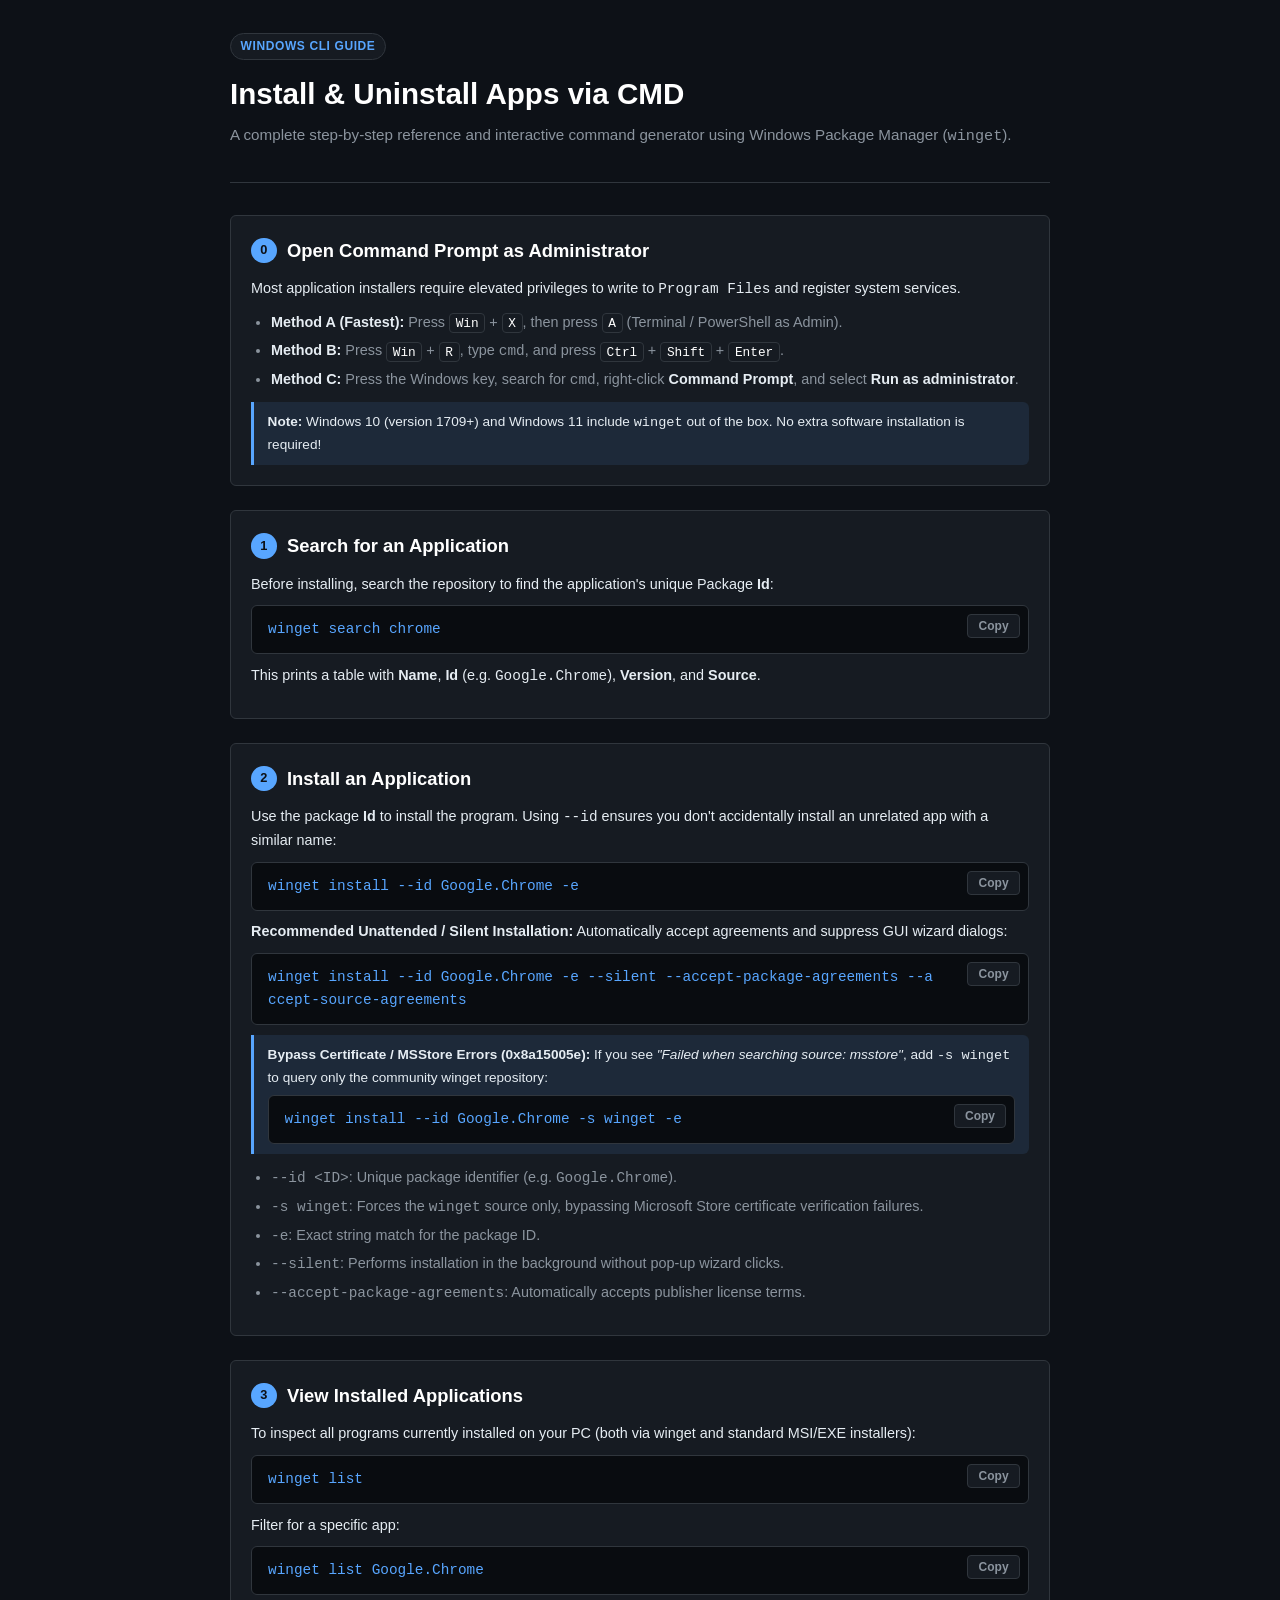
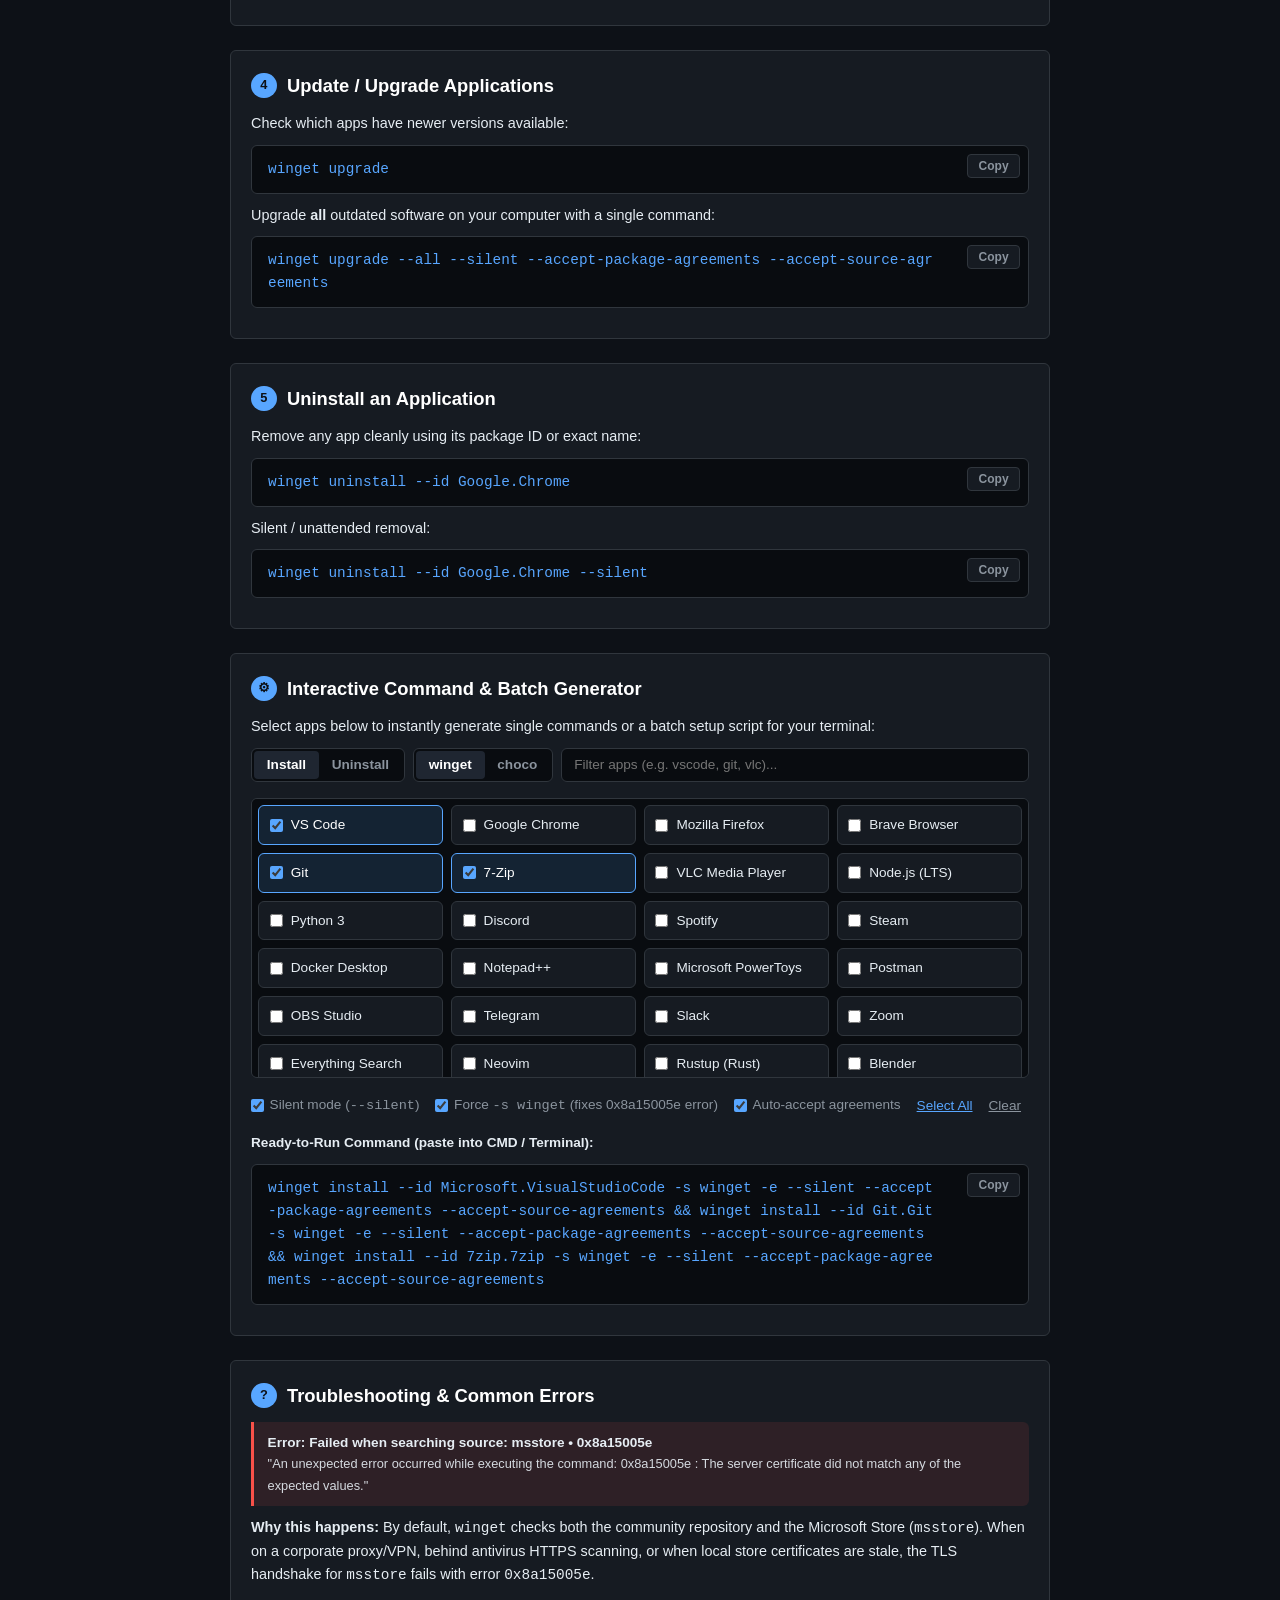
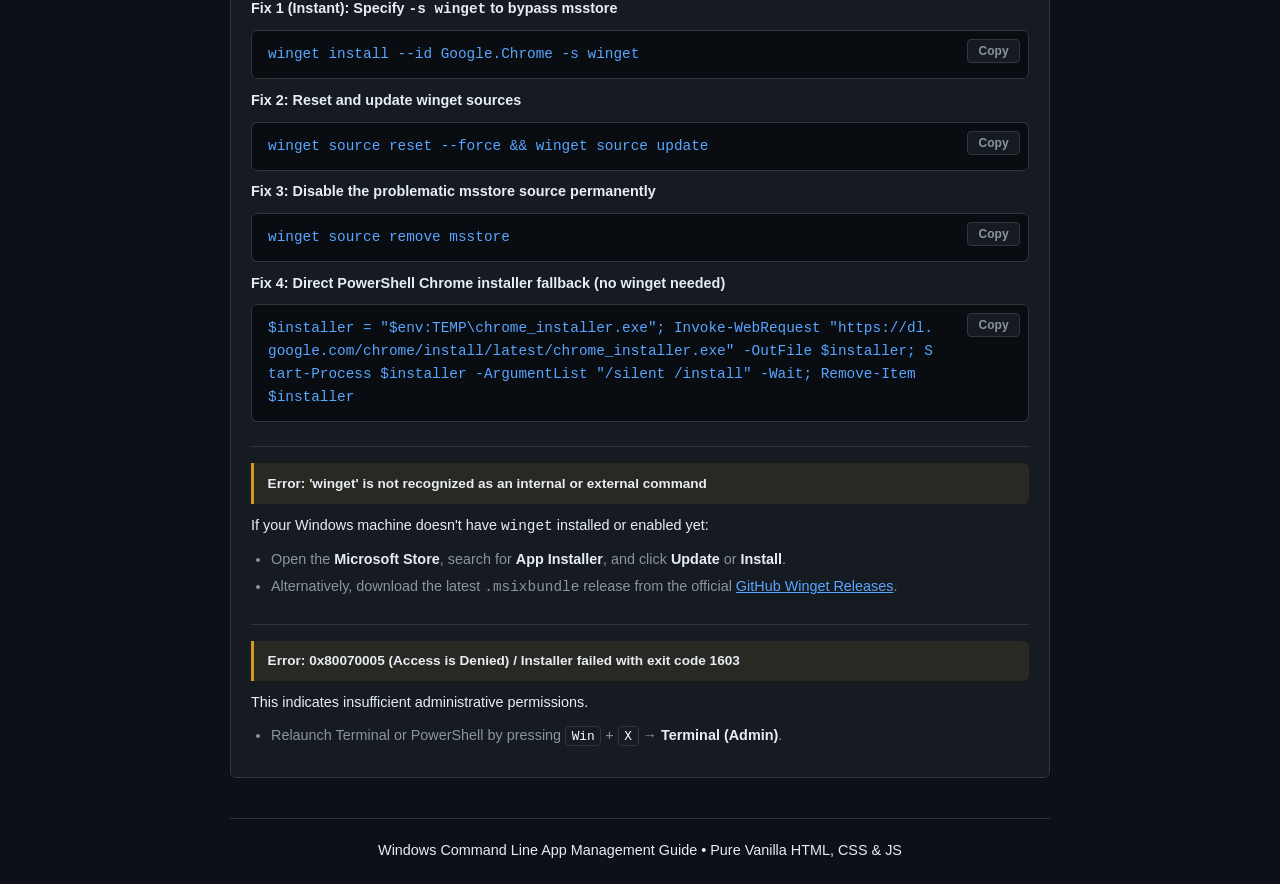
==== index.html @ 362bfb48 "Add Windows app manager guide and generator" ====
<!DOCTYPE html>
<html lang="en">
<head>
  <meta charset="UTF-8">
  <meta name="viewport" content="width=device-width, initial-scale=1.0">
  <title>Install & Uninstall Windows Apps via CMD / Terminal</title>
  <meta name="description" content="Step-by-step tutorial and interactive command generator for installing, updating, and uninstalling applications on Windows using Command Prompt (winget).">
  <link rel="stylesheet" href="style.css">
</head>
<body>
  <main class="container">
    <header>
      <span class="badge">Windows CLI Guide</span>
      <h1>Install &amp; Uninstall Apps via CMD</h1>
      <p class="subtitle">A complete step-by-step reference and interactive command generator using Windows Package Manager (<code>winget</code>).</p>
    </header>

    <!-- Step 0: Open CMD as Administrator -->
    <article class="card">
      <div class="step-header">
        <span class="step-num">0</span>
        <h2>Open Command Prompt as Administrator</h2>
      </div>
      <p>Most application installers require elevated privileges to write to <code>Program Files</code> and register system services.</p>
      <ul>
        <li><strong>Method A (Fastest):</strong> Press <kbd>Win</kbd> + <kbd>X</kbd>, then press <kbd>A</kbd> (Terminal / PowerShell as Admin).</li>
        <li><strong>Method B:</strong> Press <kbd>Win</kbd> + <kbd>R</kbd>, type <code>cmd</code>, and press <kbd>Ctrl</kbd> + <kbd>Shift</kbd> + <kbd>Enter</kbd>.</li>
        <li><strong>Method C:</strong> Press the Windows key, search for <code>cmd</code>, right-click <strong>Command Prompt</strong>, and select <strong>Run as administrator</strong>.</li>
      </ul>
      <div class="info-banner">
        <strong>Note:</strong> Windows 10 (version 1709+) and Windows 11 include <code>winget</code> out of the box. No extra software installation is required!
      </div>
    </article>

    <!-- Step 1: Search for Apps -->
    <article class="card">
      <div class="step-header">
        <span class="step-num">1</span>
        <h2>Search for an Application</h2>
      </div>
      <p>Before installing, search the repository to find the application's unique Package <strong>Id</strong>:</p>
      <div class="code-box">
        <pre><code class="copy-target">winget search chrome</code></pre>
        <button class="copy-btn" title="Copy command">Copy</button>
      </div>
      <p>This prints a table with <strong>Name</strong>, <strong>Id</strong> (e.g. <code>Google.Chrome</code>), <strong>Version</strong>, and <strong>Source</strong>.</p>
    </article>

    <!-- Step 2: Install Apps -->
    <article class="card">
      <div class="step-header">
        <span class="step-num">2</span>
        <h2>Install an Application</h2>
      </div>
      <p>Use the package <strong>Id</strong> to install the program. Using <code>--id</code> ensures you don't accidentally install an unrelated app with a similar name:</p>
      <div class="code-box">
        <pre><code class="copy-target">winget install --id Google.Chrome -e</code></pre>
        <button class="copy-btn" title="Copy command">Copy</button>
      </div>
      <p><strong>Recommended Unattended / Silent Installation:</strong> Automatically accept agreements and suppress GUI wizard dialogs:</p>
      <div class="code-box">
        <pre><code class="copy-target">winget install --id Google.Chrome -e --silent --accept-package-agreements --accept-source-agreements</code></pre>
        <button class="copy-btn" title="Copy command">Copy</button>
      </div>
      <div class="info-banner" style="margin-bottom: 0.75rem;">
        <strong>Bypass Certificate / MSStore Errors (0x8a15005e):</strong> If you see <em>"Failed when searching source: msstore"</em>, add <code>-s winget</code> to query only the community winget repository:
        <div class="code-box" style="margin-top: 0.4rem; margin-bottom: 0;">
          <pre><code class="copy-target">winget install --id Google.Chrome -s winget -e</code></pre>
          <button class="copy-btn" title="Copy command">Copy</button>
        </div>
      </div>
      <ul>
        <li><code>--id &lt;ID&gt;</code>: Unique package identifier (e.g. <code>Google.Chrome</code>).</li>
        <li><code>-s winget</code>: Forces the <code>winget</code> source only, bypassing Microsoft Store certificate verification failures.</li>
        <li><code>-e</code>: Exact string match for the package ID.</li>
        <li><code>--silent</code>: Performs installation in the background without pop-up wizard clicks.</li>
        <li><code>--accept-package-agreements</code>: Automatically accepts publisher license terms.</li>
      </ul>
    </article>

    <!-- Step 3: List Installed Apps -->
    <article class="card">
      <div class="step-header">
        <span class="step-num">3</span>
        <h2>View Installed Applications</h2>
      </div>
      <p>To inspect all programs currently installed on your PC (both via winget and standard MSI/EXE installers):</p>
      <div class="code-box">
        <pre><code class="copy-target">winget list</code></pre>
        <button class="copy-btn" title="Copy command">Copy</button>
      </div>
      <p>Filter for a specific app:</p>
      <div class="code-box">
        <pre><code class="copy-target">winget list Google.Chrome</code></pre>
        <button class="copy-btn" title="Copy command">Copy</button>
      </div>
    </article>

    <!-- Step 4: Upgrade Apps -->
    <article class="card">
      <div class="step-header">
        <span class="step-num">4</span>
        <h2>Update / Upgrade Applications</h2>
      </div>
      <p>Check which apps have newer versions available:</p>
      <div class="code-box">
        <pre><code class="copy-target">winget upgrade</code></pre>
        <button class="copy-btn" title="Copy command">Copy</button>
      </div>
      <p>Upgrade <strong>all</strong> outdated software on your computer with a single command:</p>
      <div class="code-box">
        <pre><code class="copy-target">winget upgrade --all --silent --accept-package-agreements --accept-source-agreements</code></pre>
        <button class="copy-btn" title="Copy command">Copy</button>
      </div>
    </article>

    <!-- Step 5: Uninstall Apps -->
    <article class="card">
      <div class="step-header">
        <span class="step-num">5</span>
        <h2>Uninstall an Application</h2>
      </div>
      <p>Remove any app cleanly using its package ID or exact name:</p>
      <div class="code-box">
        <pre><code class="copy-target">winget uninstall --id Google.Chrome</code></pre>
        <button class="copy-btn" title="Copy command">Copy</button>
      </div>
      <p>Silent / unattended removal:</p>
      <div class="code-box">
        <pre><code class="copy-target">winget uninstall --id Google.Chrome --silent</code></pre>
        <button class="copy-btn" title="Copy command">Copy</button>
      </div>
    </article>

    <!-- Interactive Command & Batch Generator -->
    <section class="card" aria-labelledby="generator-heading">
      <div class="step-header">
        <span class="step-num">&#9881;</span>
        <h2 id="generator-heading">Interactive Command &amp; Batch Generator</h2>
      </div>
      <p>Select apps below to instantly generate single commands or a batch setup script for your terminal:</p>

      <div class="controls-bar">
        <!-- Mode Switcher -->
        <div class="segmented-control" role="group" aria-label="Action Mode">
          <button type="button" id="mode-install" class="seg-btn active">Install</button>
          <button type="button" id="mode-uninstall" class="seg-btn danger">Uninstall</button>
        </div>

        <!-- Tool Switcher -->
        <div class="segmented-control" role="group" aria-label="Package Manager">
          <button type="button" id="tool-winget" class="seg-btn active">winget</button>
          <button type="button" id="tool-choco" class="seg-btn">choco</button>
        </div>

        <!-- Search Bar -->
        <input 
          type="text" 
          id="app-search" 
          class="search-input" 
          placeholder="Filter apps (e.g. vscode, git, vlc)..."
          autocomplete="off"
        />
      </div>

      <!-- Apps Selection Grid -->
      <div id="apps-container" class="apps-grid">
        <!-- Injected by app.js -->
      </div>

      <!-- Flags toggles -->
      <div class="options-row">
        <label>
          <input type="checkbox" id="flag-silent" checked>
          <span>Silent mode (<code>--silent</code>)</span>
        </label>
        <label id="flag-source-wrap">
          <input type="checkbox" id="flag-source" checked>
          <span>Force <code>-s winget</code> (fixes 0x8a15005e error)</span>
        </label>
        <label id="flag-agreements-wrap">
          <input type="checkbox" id="flag-agreements" checked>
          <span>Auto-accept agreements</span>
        </label>
        <button type="button" id="btn-select-all" style="background:none; border:none; color:var(--accent); cursor:pointer; font-size:0.85rem; text-decoration:underline;">Select All</button>
        <button type="button" id="btn-clear-all" style="background:none; border:none; color:var(--text-muted); cursor:pointer; font-size:0.85rem; text-decoration:underline;">Clear</button>
      </div>

      <!-- Generated Command Output -->
      <label style="font-size: 0.85rem; font-weight: 600; color: var(--text);">Ready-to-Run Command (paste into CMD / Terminal):</label>
      <div class="code-box">
        <pre><code id="generated-batch-command"># Select one or more apps above to generate your command</code></pre>
        <button id="copy-generated-btn" class="copy-btn" title="Copy generated command">Copy</button>
      </div>
    </section>

    <!-- Troubleshooting -->
    <article class="card">
      <div class="step-header">
        <span class="step-num">?</span>
        <h2>Troubleshooting &amp; Common Errors</h2>
      </div>

      <!-- Error: 0x8a15005e Server certificate mismatch -->
      <div class="danger-banner">
        <strong>Error: Failed when searching source: msstore &bull; 0x8a15005e</strong><br>
        <span style="font-size: 0.8rem; opacity: 0.9;">"An unexpected error occurred while executing the command: 0x8a15005e : The server certificate did not match any of the expected values."</span>
      </div>
      <p style="margin-top: 0.6rem;">
        <strong>Why this happens:</strong> By default, <code>winget</code> checks both the community repository and the Microsoft Store (<code>msstore</code>). When on a corporate proxy/VPN, behind antivirus HTTPS scanning, or when local store certificates are stale, the TLS handshake for <code>msstore</code> fails with error <code>0x8a15005e</code>.
      </p>

      <p><strong>Fix 1 (Instant): Specify <code>-s winget</code> to bypass msstore</strong></p>
      <div class="code-box">
        <pre><code class="copy-target">winget install --id Google.Chrome -s winget</code></pre>
        <button class="copy-btn" title="Copy command">Copy</button>
      </div>

      <p><strong>Fix 2: Reset and update winget sources</strong></p>
      <div class="code-box">
        <pre><code class="copy-target">winget source reset --force &amp;&amp; winget source update</code></pre>
        <button class="copy-btn" title="Copy command">Copy</button>
      </div>

      <p><strong>Fix 3: Disable the problematic msstore source permanently</strong></p>
      <div class="code-box">
        <pre><code class="copy-target">winget source remove msstore</code></pre>
        <button class="copy-btn" title="Copy command">Copy</button>
      </div>

      <p><strong>Fix 4: Direct PowerShell Chrome installer fallback (no winget needed)</strong></p>
      <div class="code-box">
        <pre><code class="copy-target">$installer = "$env:TEMP\chrome_installer.exe"; Invoke-WebRequest "https://dl.google.com/chrome/install/latest/chrome_installer.exe" -OutFile $installer; Start-Process $installer -ArgumentList "/silent /install" -Wait; Remove-Item $installer</code></pre>
        <button class="copy-btn" title="Copy command">Copy</button>
      </div>

      <hr style="border: 0; border-top: 1px solid var(--border); margin: 1.5rem 0 1rem 0;">

      <!-- Error: winget not recognized -->
      <div class="alert-banner">
        <strong>Error: 'winget' is not recognized as an internal or external command</strong>
      </div>
      <p style="margin-top: 0.6rem;">If your Windows machine doesn't have <code>winget</code> installed or enabled yet:</p>
      <ul>
        <li>Open the <strong>Microsoft Store</strong>, search for <strong>App Installer</strong>, and click <strong>Update</strong> or <strong>Install</strong>.</li>
        <li>Alternatively, download the latest <code>.msixbundle</code> release from the official <a href="https://github.com/microsoft/winget-cli/releases" target="_blank" rel="noopener noreferrer" style="color:var(--accent);">GitHub Winget Releases</a>.</li>
      </ul>

      <hr style="border: 0; border-top: 1px solid var(--border); margin: 1.5rem 0 1rem 0;">

      <!-- Error: 0x80070005 Administrator required -->
      <div class="alert-banner">
        <strong>Error: 0x80070005 (Access is Denied) / Installer failed with exit code 1603</strong>
      </div>
      <p style="margin-top: 0.6rem;">This indicates insufficient administrative permissions.</p>
      <ul>
        <li>Relaunch Terminal or PowerShell by pressing <kbd>Win</kbd> + <kbd>X</kbd> &rarr; <strong>Terminal (Admin)</strong>.</li>
      </ul>
    </article>

    <footer>
      <p>Windows Command Line App Management Guide &bull; Pure Vanilla HTML, CSS &amp; JS</p>
    </footer>
  </main>

  <script src="app.js"></script>
</body>
</html>
---- style.css ----
:root {
  --bg: #0d1117;
  --surface: #161b22;
  --surface-hover: #1f2631;
  --border: #30363d;
  --text: #e6edf3;
  --text-muted: #8b949e;
  --accent: #58a6ff;
  --accent-hover: #1f6feb;
  --success: #3fb950;
  --warning: #d29922;
  --danger: #f85149;
  --code-bg: #090c10;
  --radius: 6px;
  --font-mono: Consolas, Monaco, "SF Mono", monospace;
  --font-sans: -apple-system, BlinkMacSystemFont, "Segoe UI", Roboto, Helvetica, Arial, sans-serif;
}

* {
  box-sizing: border-box;
  margin: 0;
  padding: 0;
}

body {
  background-color: var(--bg);
  color: var(--text);
  font-family: var(--font-sans);
  line-height: 1.6;
  padding: 2rem 1rem;
}

.container {
  max-width: 820px;
  margin: 0 auto;
}

header {
  border-bottom: 1px solid var(--border);
  padding-bottom: 1.5rem;
  margin-bottom: 2rem;
}

.badge {
  display: inline-block;
  font-size: 0.75rem;
  font-weight: 600;
  text-transform: uppercase;
  letter-spacing: 0.05em;
  padding: 0.2rem 0.6rem;
  background: var(--surface);
  color: var(--accent);
  border: 1px solid var(--border);
  border-radius: 999px;
  margin-bottom: 0.6rem;
}

h1 {
  font-size: 1.85rem;
  font-weight: 700;
  color: #fff;
  margin-bottom: 0.35rem;
}

.subtitle {
  color: var(--text-muted);
  font-size: 0.95rem;
}

.card {
  background: var(--surface);
  border: 1px solid var(--border);
  border-radius: var(--radius);
  padding: 1.25rem;
  margin-bottom: 1.5rem;
}

.step-header {
  display: flex;
  align-items: center;
  gap: 0.65rem;
  margin-bottom: 0.75rem;
}

.step-num {
  background: var(--accent);
  color: #0d1117;
  font-weight: 700;
  font-size: 0.8rem;
  width: 1.6rem;
  height: 1.6rem;
  display: flex;
  align-items: center;
  justify-content: center;
  border-radius: 50%;
  flex-shrink: 0;
}

h2 {
  font-size: 1.15rem;
  color: #fff;
  font-weight: 600;
}

p, ul {
  font-size: 0.9rem;
  color: var(--text);
  margin-bottom: 0.6rem;
}

ul {
  padding-left: 1.25rem;
}

li {
  margin-bottom: 0.3rem;
  color: var(--text-muted);
}

li strong {
  color: var(--text);
}

.code-box {
  position: relative;
  background: var(--code-bg);
  border: 1px solid var(--border);
  border-radius: var(--radius);
  padding: 0.75rem 1rem;
  margin: 0.6rem 0;
}

.code-box pre {
  font-family: var(--font-mono);
  font-size: 0.9rem;
  color: var(--accent);
  overflow-x: auto;
  white-space: pre-wrap;
  word-break: break-all;
  padding-right: 4.5rem;
}

.copy-btn {
  position: absolute;
  top: 0.5rem;
  right: 0.5rem;
  background: var(--surface);
  border: 1px solid var(--border);
  color: var(--text-muted);
  padding: 0.25rem 0.65rem;
  border-radius: 4px;
  font-size: 0.75rem;
  font-weight: 600;
  cursor: pointer;
  transition: all 0.15s ease;
}

.copy-btn:hover {
  color: #fff;
  border-color: var(--accent);
}

.copy-btn.copied {
  background: var(--success);
  color: #0d1117;
  border-color: var(--success);
}

.info-banner {
  background: rgba(88, 166, 255, 0.1);
  border-left: 3px solid var(--accent);
  padding: 0.6rem 0.85rem;
  border-radius: 0 var(--radius) var(--radius) 0;
  font-size: 0.85rem;
  margin-top: 0.6rem;
  color: var(--text);
}

.alert-banner {
  background: rgba(210, 153, 34, 0.1);
  border-left: 3px solid var(--warning);
  padding: 0.6rem 0.85rem;
  border-radius: 0 var(--radius) var(--radius) 0;
  font-size: 0.85rem;
  margin-top: 0.6rem;
  color: var(--text);
}

.danger-banner {
  background: rgba(248, 81, 73, 0.1);
  border-left: 3px solid var(--danger);
  padding: 0.6rem 0.85rem;
  border-radius: 0 var(--radius) var(--radius) 0;
  font-size: 0.85rem;
  margin-top: 0.6rem;
  color: var(--text);
}

/* Interactive Generator Section */
.controls-bar {
  display: flex;
  flex-wrap: wrap;
  gap: 0.5rem;
  margin-bottom: 1rem;
}

.segmented-control {
  display: flex;
  background: var(--code-bg);
  border: 1px solid var(--border);
  border-radius: var(--radius);
  padding: 2px;
}

.seg-btn {
  background: transparent;
  border: none;
  color: var(--text-muted);
  padding: 0.4rem 0.8rem;
  font-size: 0.85rem;
  font-weight: 600;
  border-radius: 4px;
  cursor: pointer;
  transition: all 0.15s;
}

.seg-btn.active {
  background: var(--surface-hover);
  color: #fff;
}

.seg-btn.danger.active {
  background: var(--danger);
  color: #fff;
}

.search-input {
  flex: 1;
  min-width: 200px;
  background: var(--code-bg);
  border: 1px solid var(--border);
  border-radius: var(--radius);
  color: #fff;
  padding: 0.45rem 0.75rem;
  font-size: 0.85rem;
  outline: none;
}

.search-input:focus {
  border-color: var(--accent);
}

.apps-grid {
  display: grid;
  grid-template-columns: repeat(auto-fill, minmax(170px, 1fr));
  gap: 0.5rem;
  max-height: 280px;
  overflow-y: auto;
  padding: 0.4rem;
  background: var(--code-bg);
  border: 1px solid var(--border);
  border-radius: var(--radius);
  margin-bottom: 1rem;
}

.app-chip {
  display: flex;
  align-items: center;
  gap: 0.5rem;
  padding: 0.5rem 0.65rem;
  background: var(--surface);
  border: 1px solid var(--border);
  border-radius: var(--radius);
  cursor: pointer;
  user-select: none;
  font-size: 0.85rem;
  transition: all 0.12s ease;
}

.app-chip:hover {
  border-color: var(--accent);
  background: var(--surface-hover);
}

.app-chip.selected {
  border-color: var(--accent);
  background: rgba(88, 166, 255, 0.15);
  color: #fff;
}

.app-chip input[type="checkbox"] {
  accent-color: var(--accent);
  cursor: pointer;
}

.app-chip-name {
  flex: 1;
  white-space: nowrap;
  overflow: hidden;
  text-overflow: ellipsis;
}

.options-row {
  display: flex;
  flex-wrap: wrap;
  gap: 1rem;
  margin-bottom: 0.75rem;
  font-size: 0.85rem;
  color: var(--text-muted);
}

.options-row label {
  display: flex;
  align-items: center;
  gap: 0.35rem;
  cursor: pointer;
}

.options-row input[type="checkbox"] {
  accent-color: var(--accent);
}

kbd {
  background: var(--surface);
  border: 1px solid var(--border);
  border-radius: 4px;
  padding: 0.1rem 0.35rem;
  font-family: var(--font-mono);
  font-size: 0.8rem;
  color: #fff;
}

footer {
  margin-top: 2.5rem;
  text-align: center;
  font-size: 0.8rem;
  color: var(--text-muted);
  border-top: 1px solid var(--border);
  padding-top: 1.25rem;
}
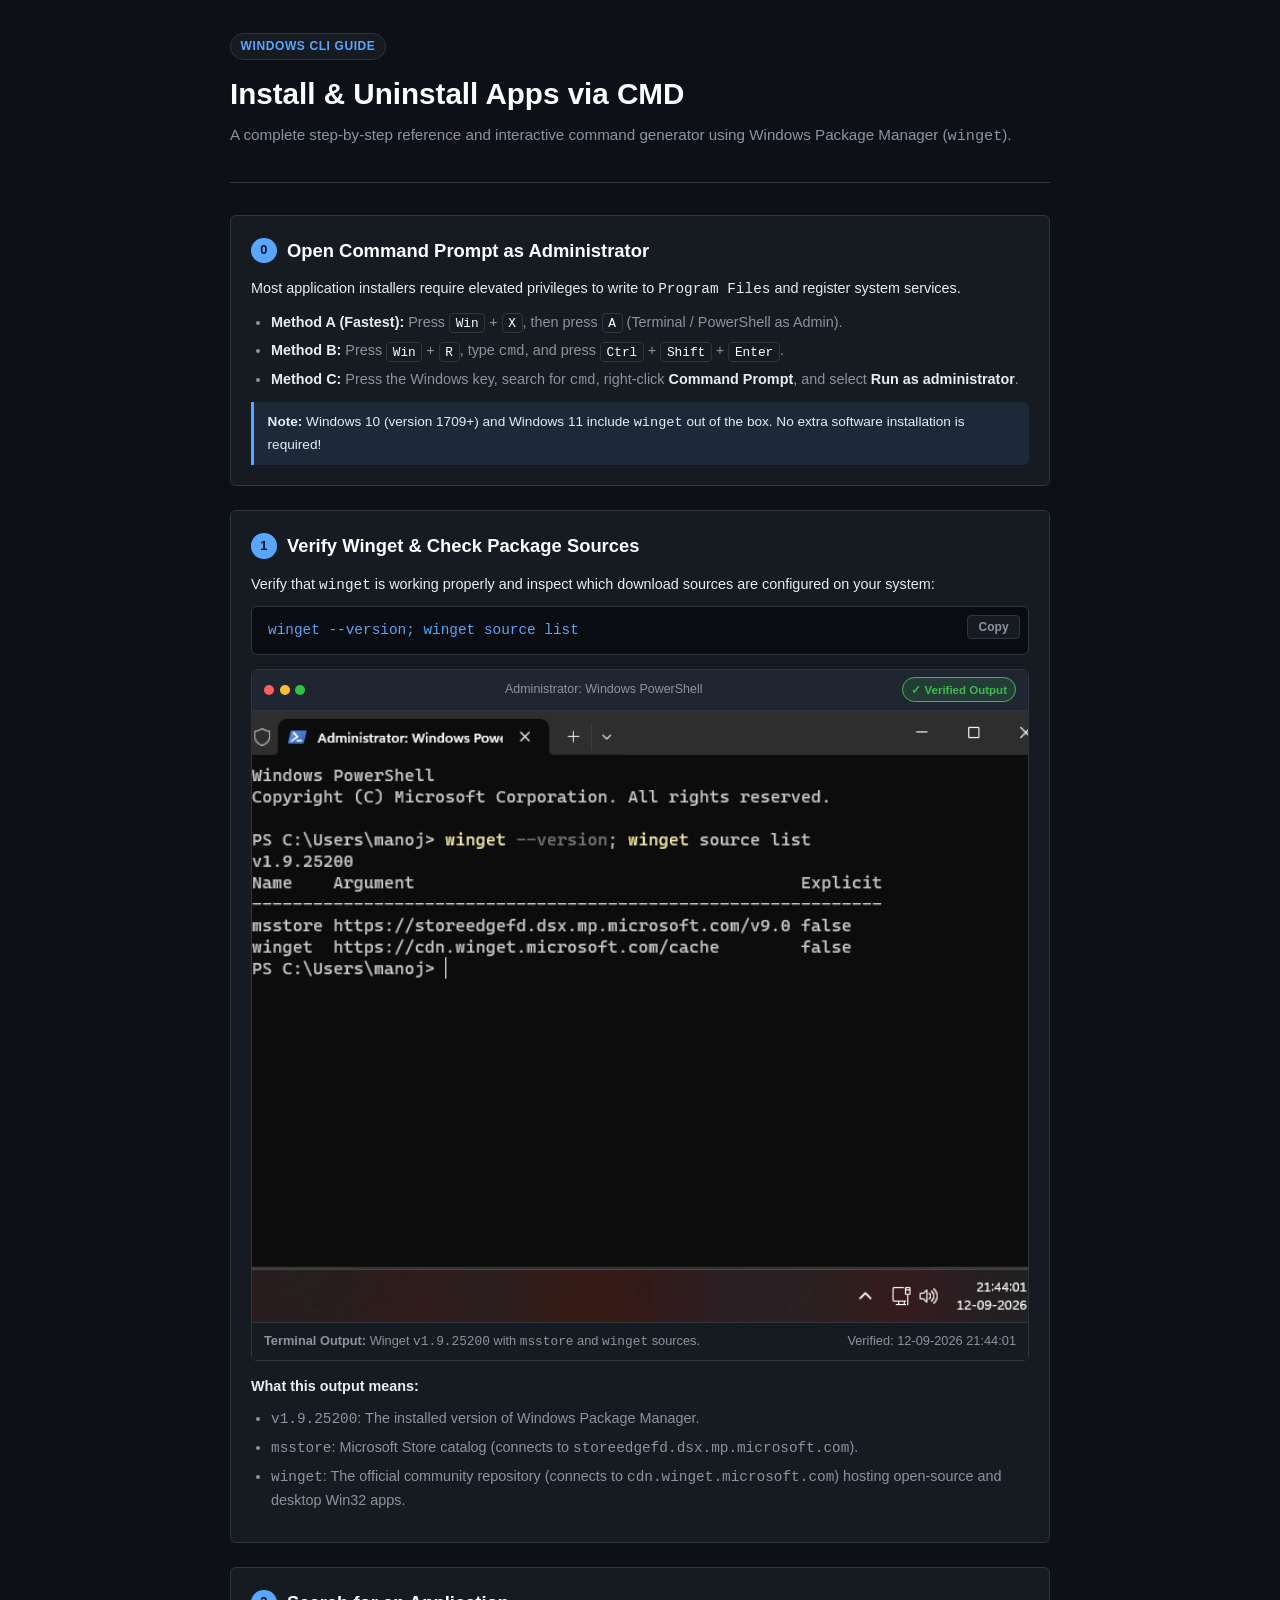
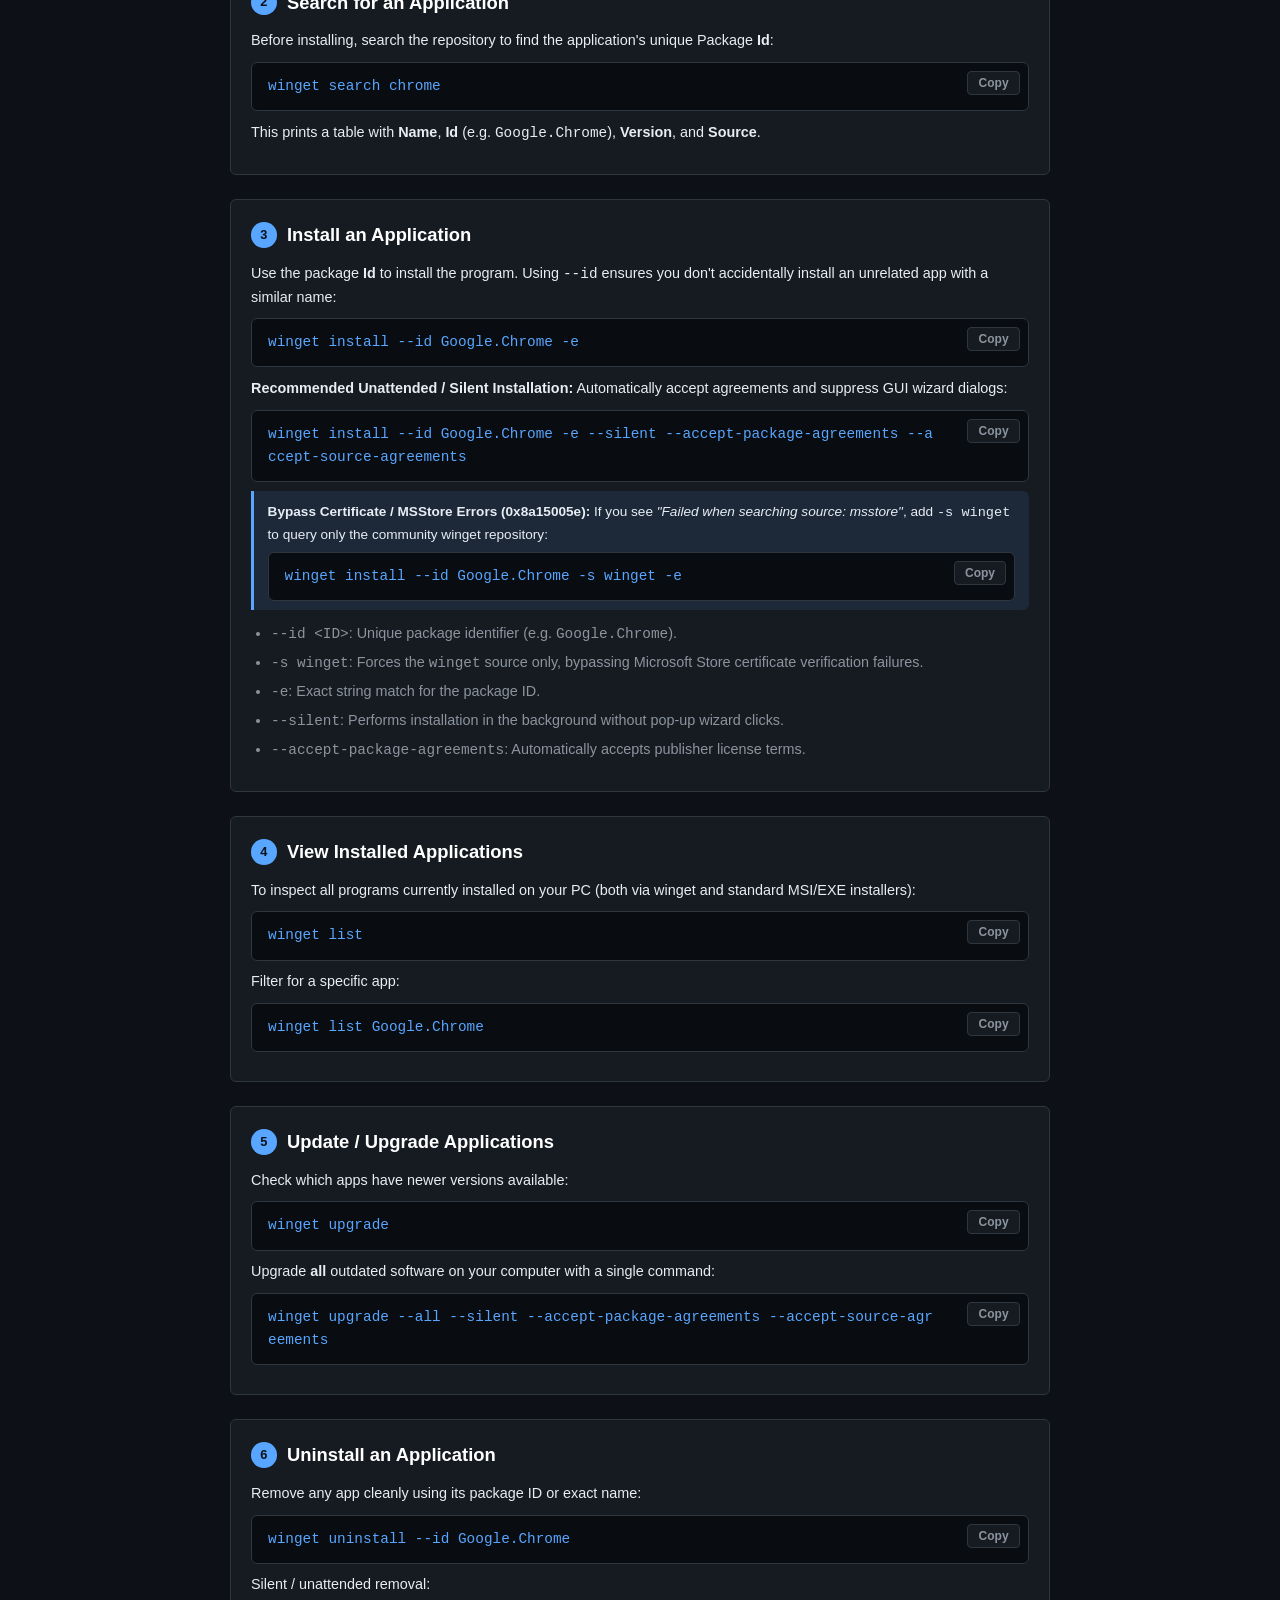
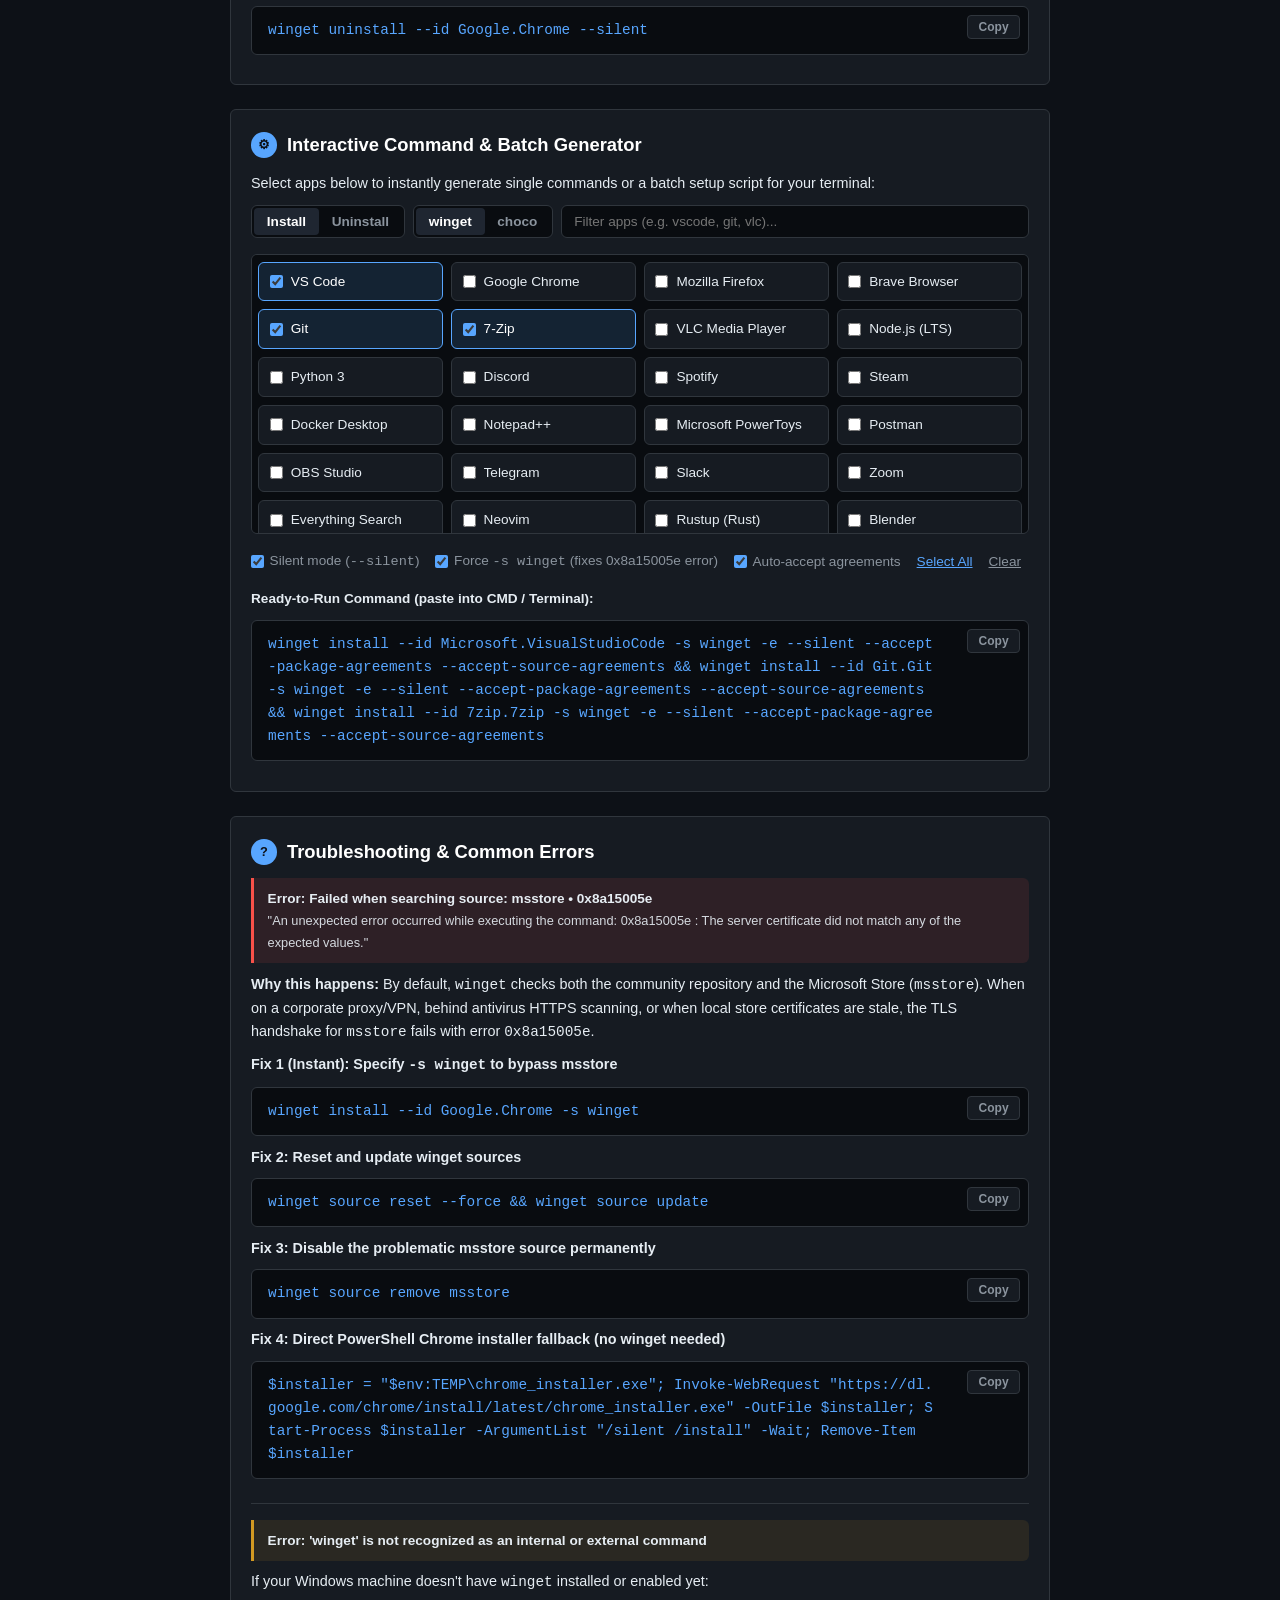
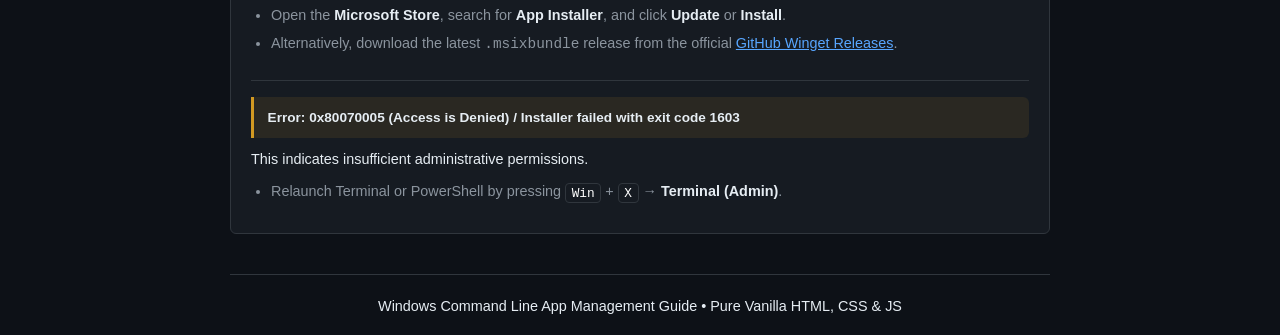
==== commit 296734c3: "add step 1 with verified terminal screenshot" ====
--- a/index.html
+++ b/index.html
@@ -32,10 +32,48 @@
       </div>
     </article>
 
-    <!-- Step 1: Search for Apps -->
+    <!-- Step 1: Verify Winget & Sources -->
     <article class="card">
       <div class="step-header">
         <span class="step-num">1</span>
+        <h2>Verify Winget &amp; Check Package Sources</h2>
+      </div>
+      <p>Verify that <code>winget</code> is working properly and inspect which download sources are configured on your system:</p>
+      <div class="code-box">
+        <pre><code class="copy-target">winget --version; winget source list</code></pre>
+        <button class="copy-btn" title="Copy command">Copy</button>
+      </div>
+
+      <!-- Real Terminal Screenshot -->
+      <div class="screenshot-container">
+        <div class="screenshot-header">
+          <div class="window-dots">
+            <span class="dot-red"></span>
+            <span class="dot-yellow"></span>
+            <span class="dot-green"></span>
+          </div>
+          <span>Administrator: Windows PowerShell</span>
+          <span class="badge-verified">&#10003; Verified Output</span>
+        </div>
+        <img src="assets/step1_version_sources.png" alt="PowerShell terminal showing winget version 1.9.25200 and sources msstore and winget with timestamp" loading="lazy">
+        <div class="screenshot-caption">
+          <span><strong>Terminal Output:</strong> Winget <code>v1.9.25200</code> with <code>msstore</code> and <code>winget</code> sources.</span>
+          <span>Verified: 12-09-2026 21:44:01</span>
+        </div>
+      </div>
+
+      <p><strong>What this output means:</strong></p>
+      <ul>
+        <li><code>v1.9.25200</code>: The installed version of Windows Package Manager.</li>
+        <li><code>msstore</code>: Microsoft Store catalog (connects to <code>storeedgefd.dsx.mp.microsoft.com</code>).</li>
+        <li><code>winget</code>: The official community repository (connects to <code>cdn.winget.microsoft.com</code>) hosting open-source and desktop Win32 apps.</li>
+      </ul>
+    </article>
+
+    <!-- Step 2: Search for Apps -->
+    <article class="card">
+      <div class="step-header">
+        <span class="step-num">2</span>
         <h2>Search for an Application</h2>
       </div>
       <p>Before installing, search the repository to find the application's unique Package <strong>Id</strong>:</p>
@@ -46,10 +84,10 @@
       <p>This prints a table with <strong>Name</strong>, <strong>Id</strong> (e.g. <code>Google.Chrome</code>), <strong>Version</strong>, and <strong>Source</strong>.</p>
     </article>
 
-    <!-- Step 2: Install Apps -->
-    <article class="card">
-      <div class="step-header">
-        <span class="step-num">2</span>
+    <!-- Step 3: Install Apps -->
+    <article class="card">
+      <div class="step-header">
+        <span class="step-num">3</span>
         <h2>Install an Application</h2>
       </div>
       <p>Use the package <strong>Id</strong> to install the program. Using <code>--id</code> ensures you don't accidentally install an unrelated app with a similar name:</p>
@@ -78,10 +116,10 @@
       </ul>
     </article>
 
-    <!-- Step 3: List Installed Apps -->
-    <article class="card">
-      <div class="step-header">
-        <span class="step-num">3</span>
+    <!-- Step 4: List Installed Apps -->
+    <article class="card">
+      <div class="step-header">
+        <span class="step-num">4</span>
         <h2>View Installed Applications</h2>
       </div>
       <p>To inspect all programs currently installed on your PC (both via winget and standard MSI/EXE installers):</p>
@@ -96,10 +134,10 @@
       </div>
     </article>
 
-    <!-- Step 4: Upgrade Apps -->
-    <article class="card">
-      <div class="step-header">
-        <span class="step-num">4</span>
+    <!-- Step 5: Upgrade Apps -->
+    <article class="card">
+      <div class="step-header">
+        <span class="step-num">5</span>
         <h2>Update / Upgrade Applications</h2>
       </div>
       <p>Check which apps have newer versions available:</p>
@@ -114,10 +152,10 @@
       </div>
     </article>
 
-    <!-- Step 5: Uninstall Apps -->
-    <article class="card">
-      <div class="step-header">
-        <span class="step-num">5</span>
+    <!-- Step 6: Uninstall Apps -->
+    <article class="card">
+      <div class="step-header">
+        <span class="step-num">6</span>
         <h2>Uninstall an Application</h2>
       </div>
       <p>Remove any app cleanly using its package ID or exact name:</p>
--- a/style.css
+++ b/style.css
@@ -196,6 +196,75 @@
   color: var(--text);
 }
 
+/* Terminal Screenshot Showcase */
+.screenshot-container {
+  margin: 0.85rem 0;
+  border-radius: var(--radius);
+  overflow: hidden;
+  border: 1px solid var(--border);
+  background: #000;
+}
+
+.screenshot-header {
+  display: flex;
+  align-items: center;
+  justify-content: space-between;
+  padding: 0.45rem 0.75rem;
+  background: var(--surface-hover);
+  border-bottom: 1px solid var(--border);
+  font-size: 0.78rem;
+  color: var(--text-muted);
+}
+
+.window-dots {
+  display: flex;
+  gap: 0.35rem;
+  align-items: center;
+}
+
+.window-dots span {
+  width: 10px;
+  height: 10px;
+  border-radius: 50%;
+  display: inline-block;
+}
+.dot-red { background: #ff5f56; }
+.dot-yellow { background: #ffbd2e; }
+.dot-green { background: #27c93f; }
+
+.screenshot-container img {
+  display: block;
+  width: 100%;
+  height: auto;
+  border: none;
+}
+
+.screenshot-caption {
+  padding: 0.5rem 0.75rem;
+  font-size: 0.8rem;
+  color: var(--text-muted);
+  background: var(--surface);
+  border-top: 1px solid var(--border);
+  display: flex;
+  align-items: center;
+  justify-content: space-between;
+  flex-wrap: wrap;
+  gap: 0.4rem;
+}
+
+.badge-verified {
+  display: inline-flex;
+  align-items: center;
+  gap: 0.3rem;
+  background: rgba(63, 185, 80, 0.15);
+  color: var(--success);
+  border: 1px solid var(--success);
+  font-size: 0.72rem;
+  font-weight: 600;
+  padding: 0.15rem 0.5rem;
+  border-radius: 999px;
+}
+
 /* Interactive Generator Section */
 .controls-bar {
   display: flex;
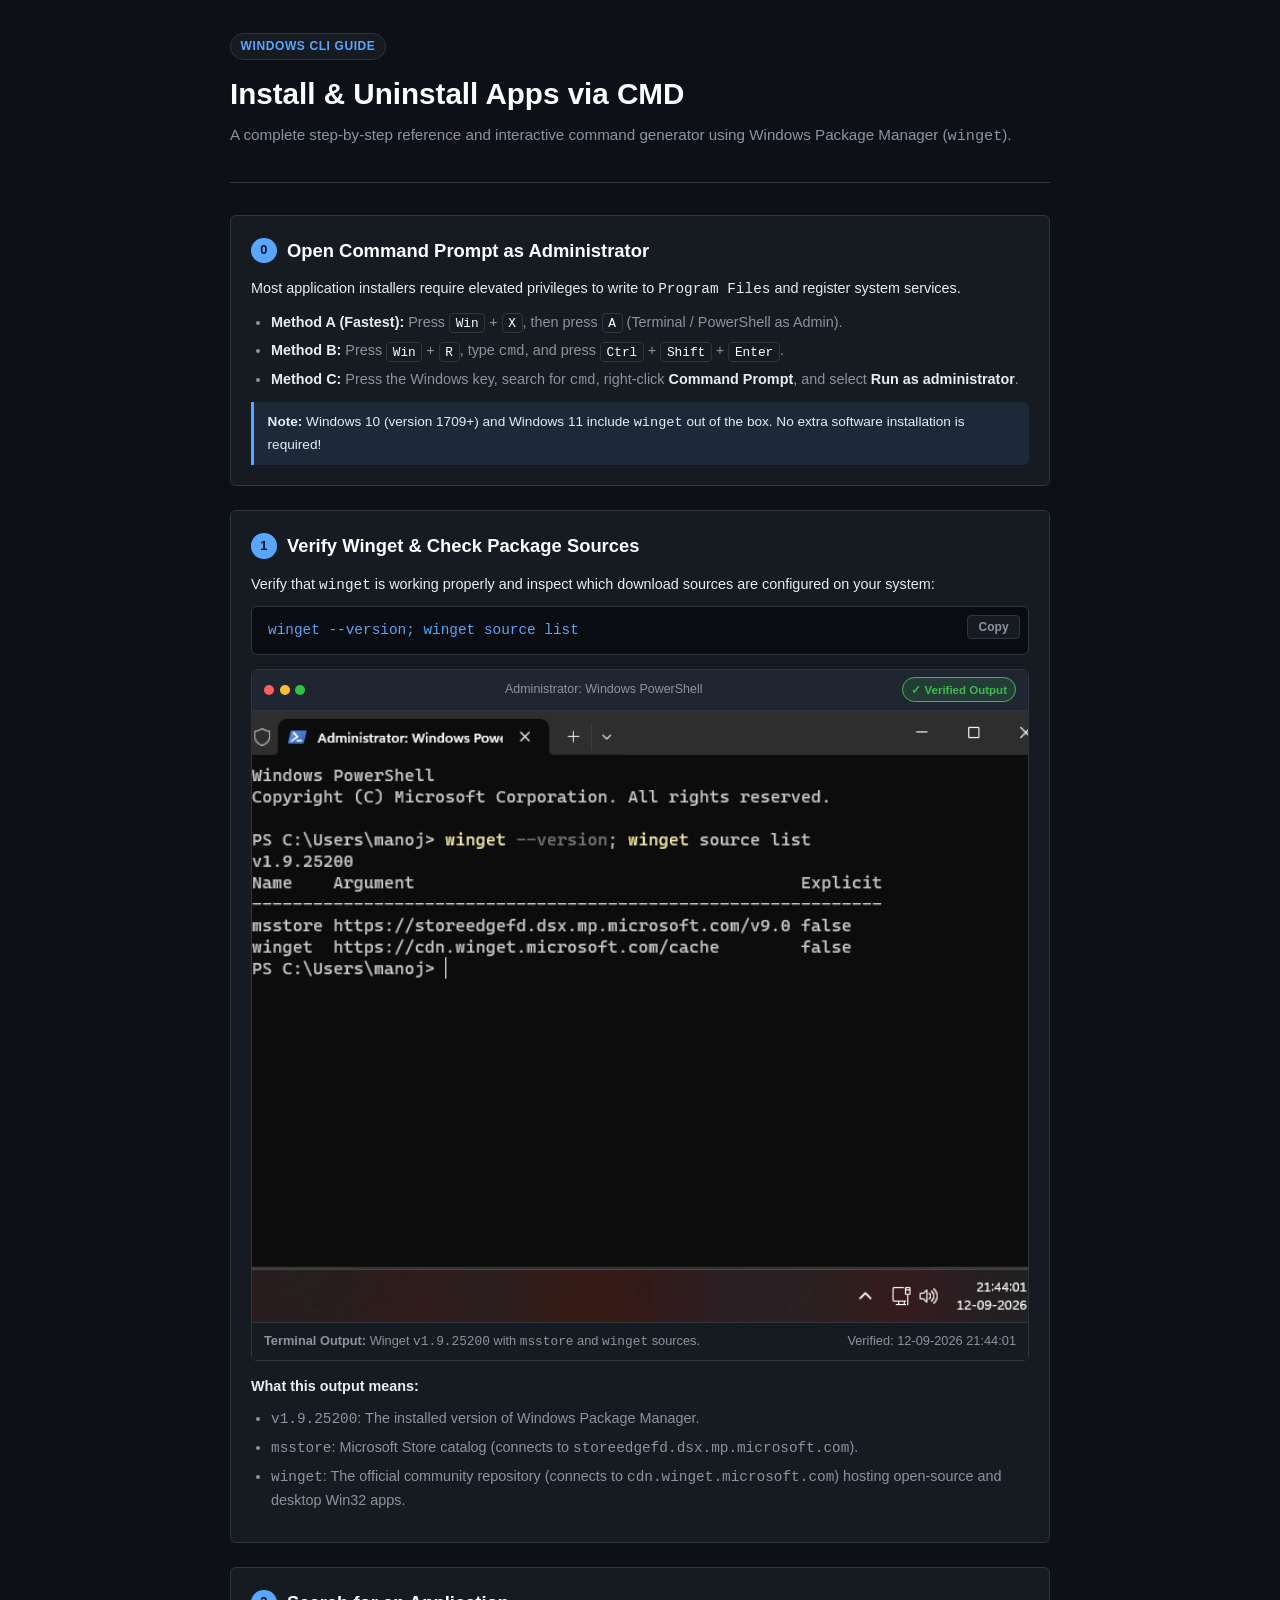
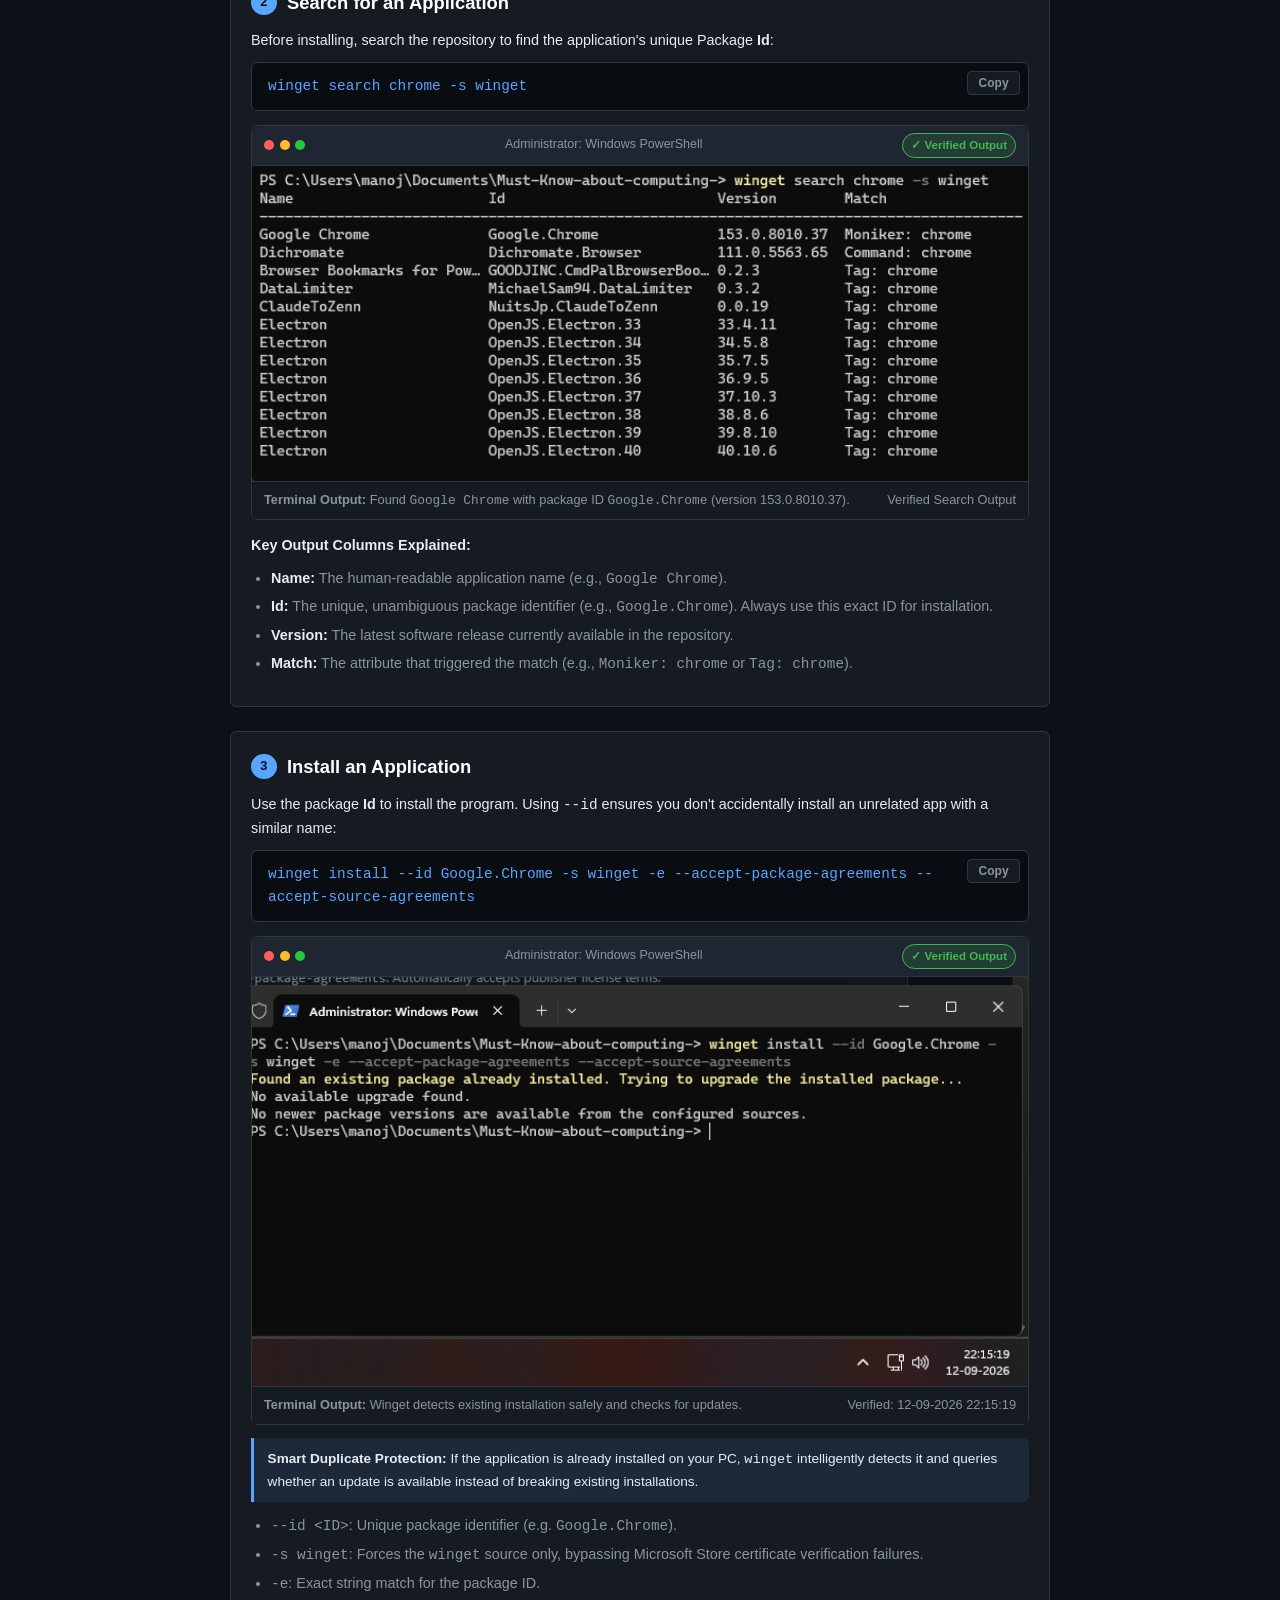
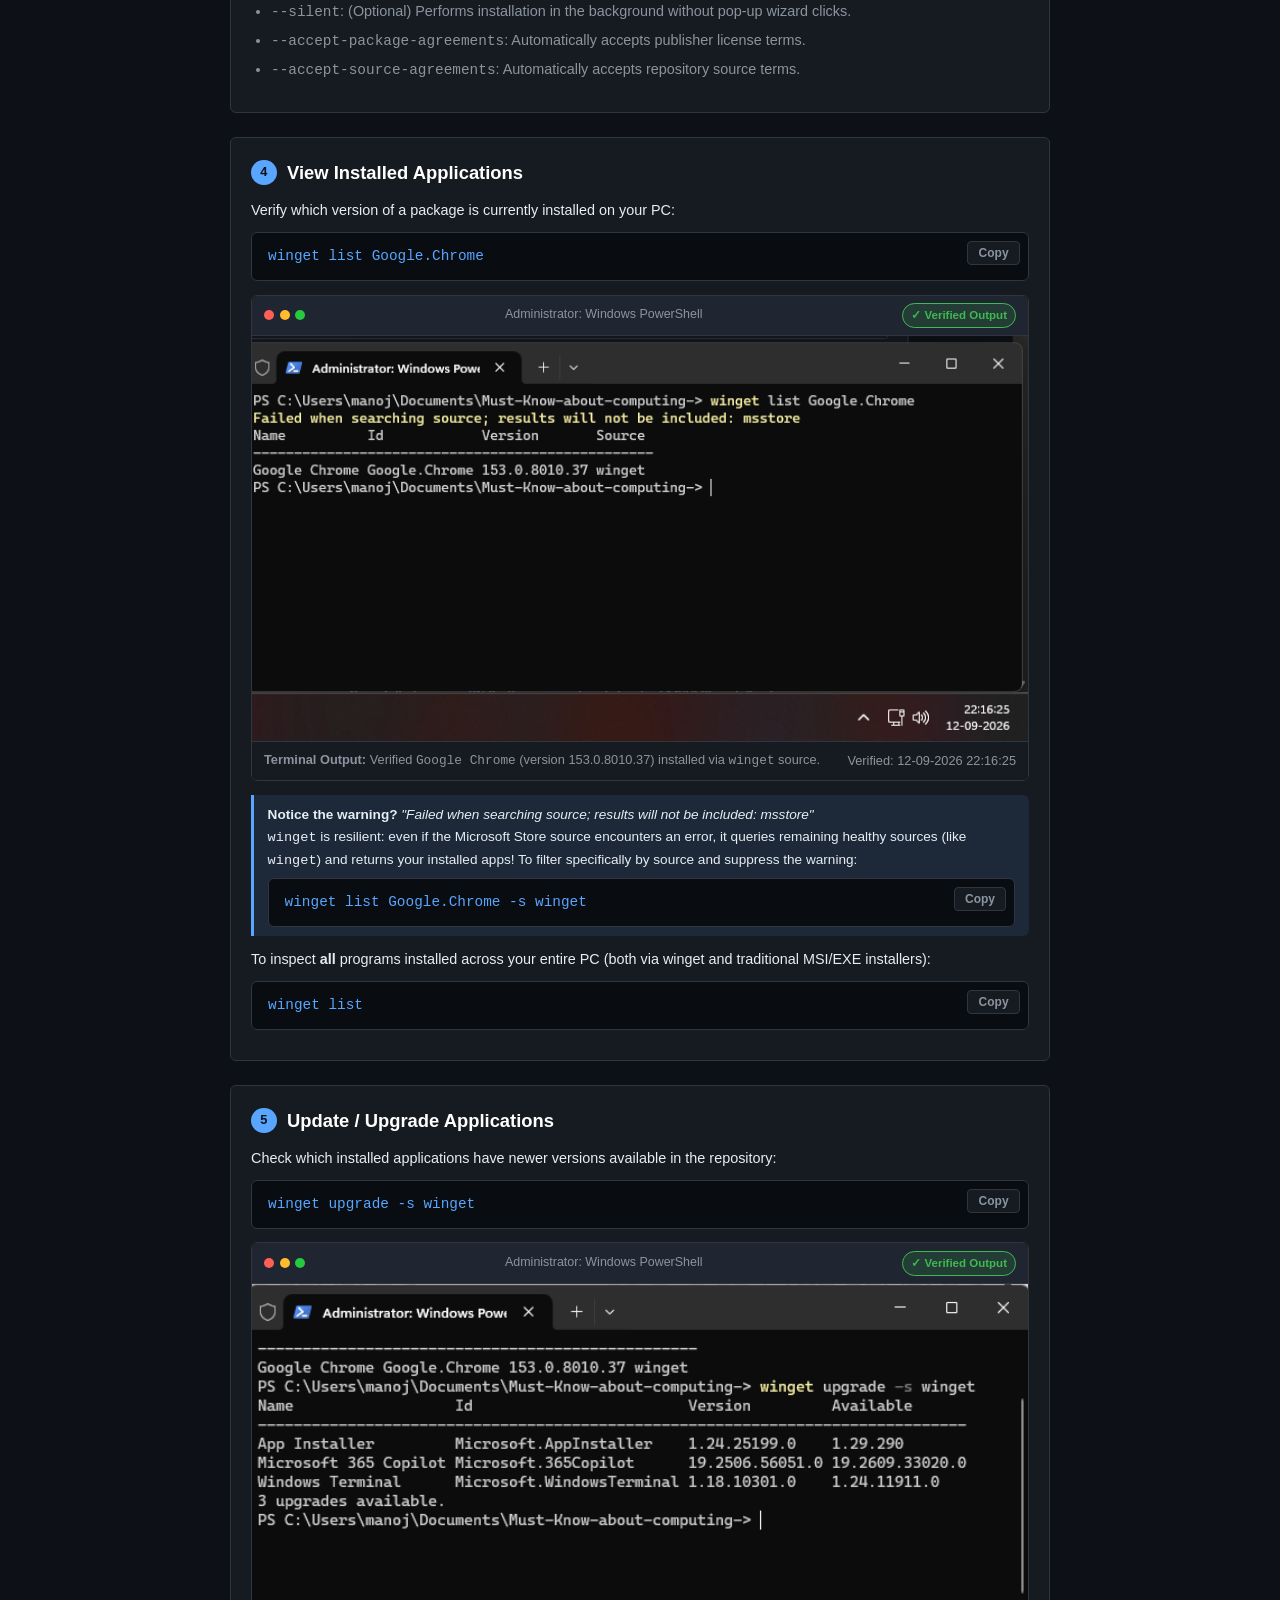
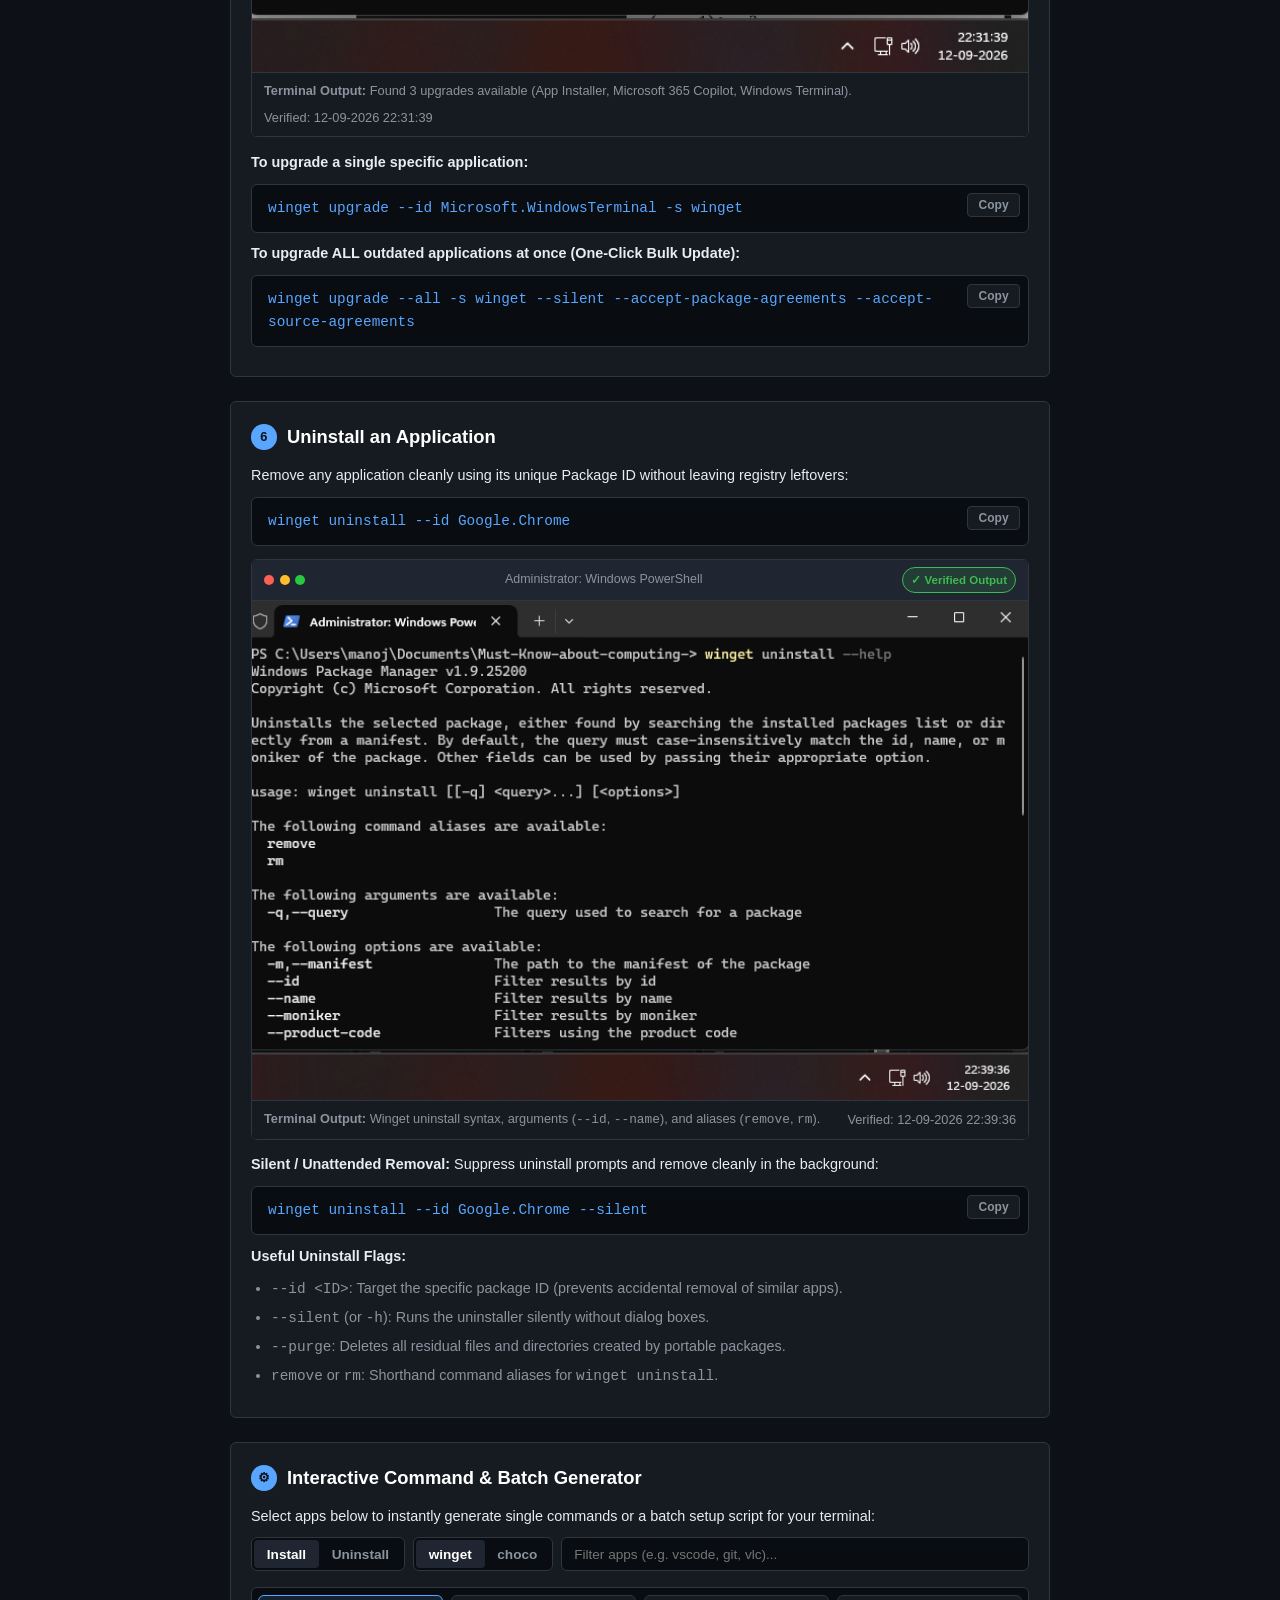
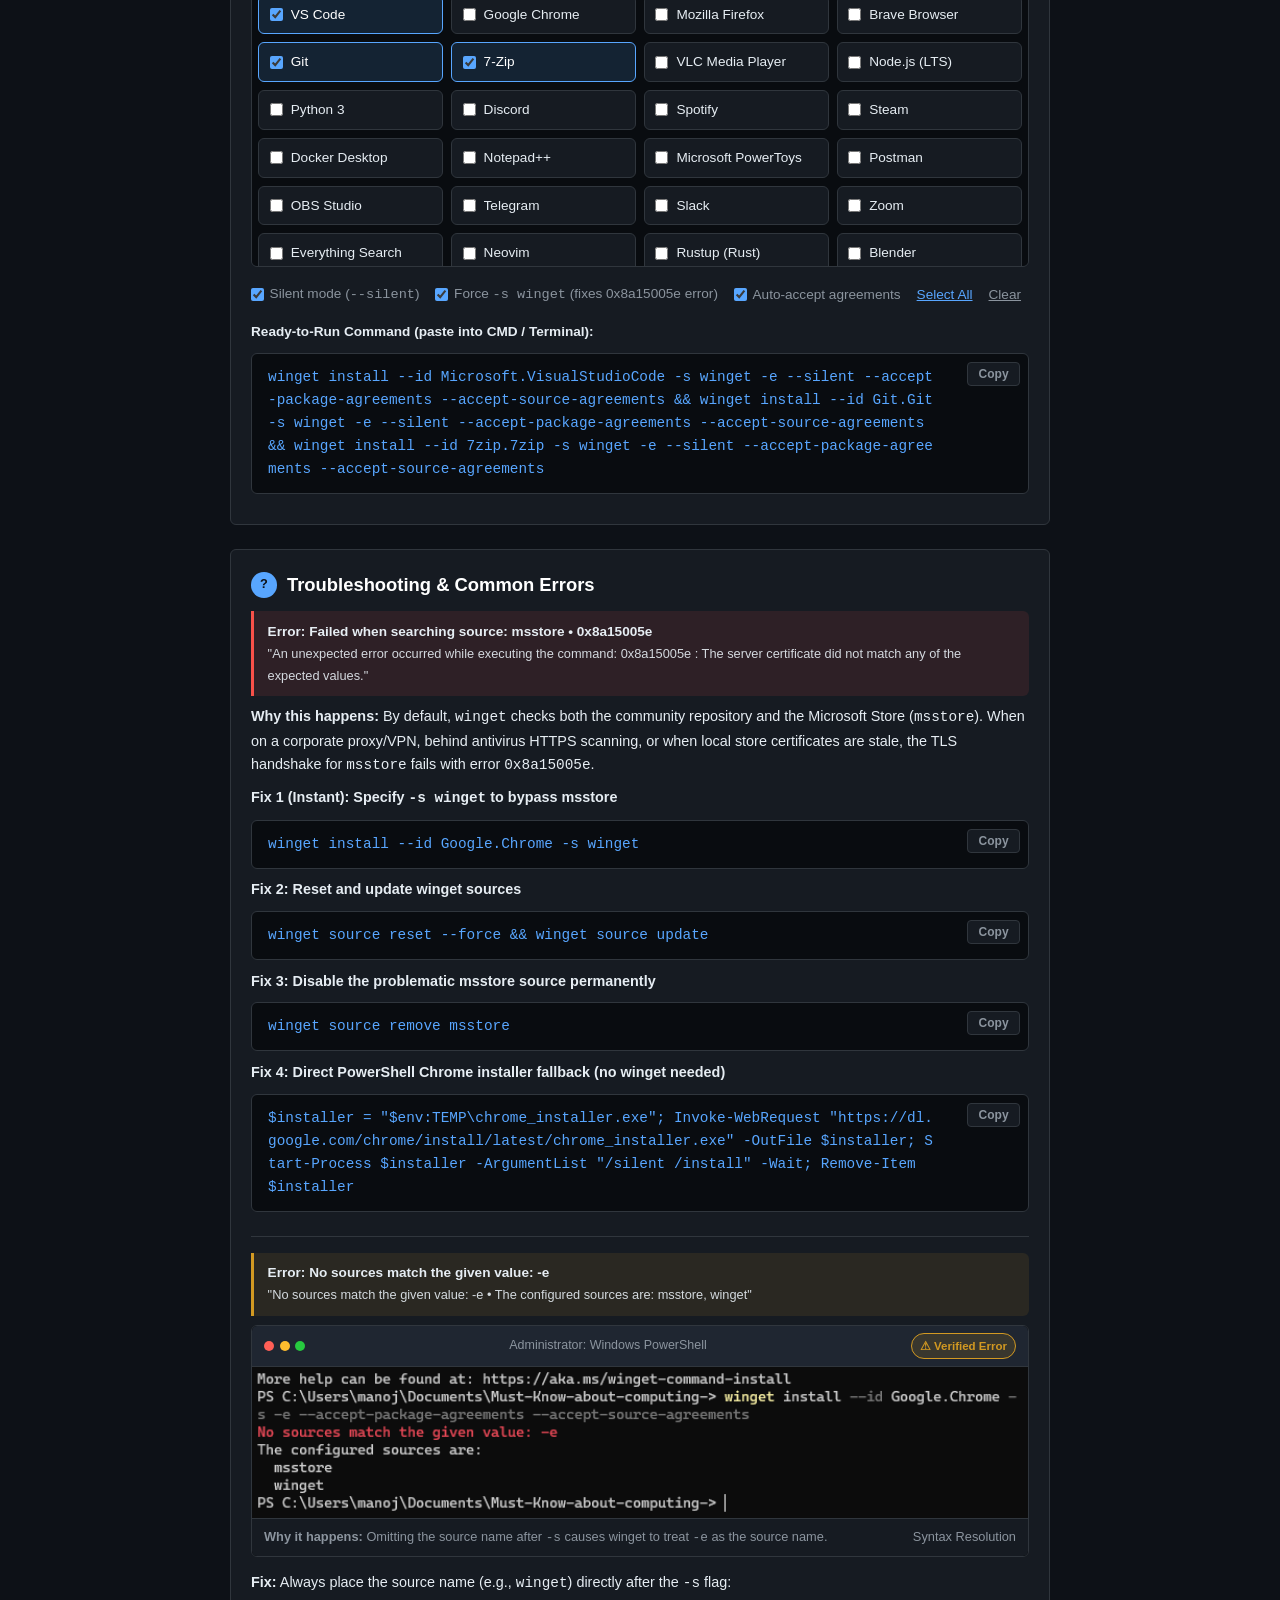
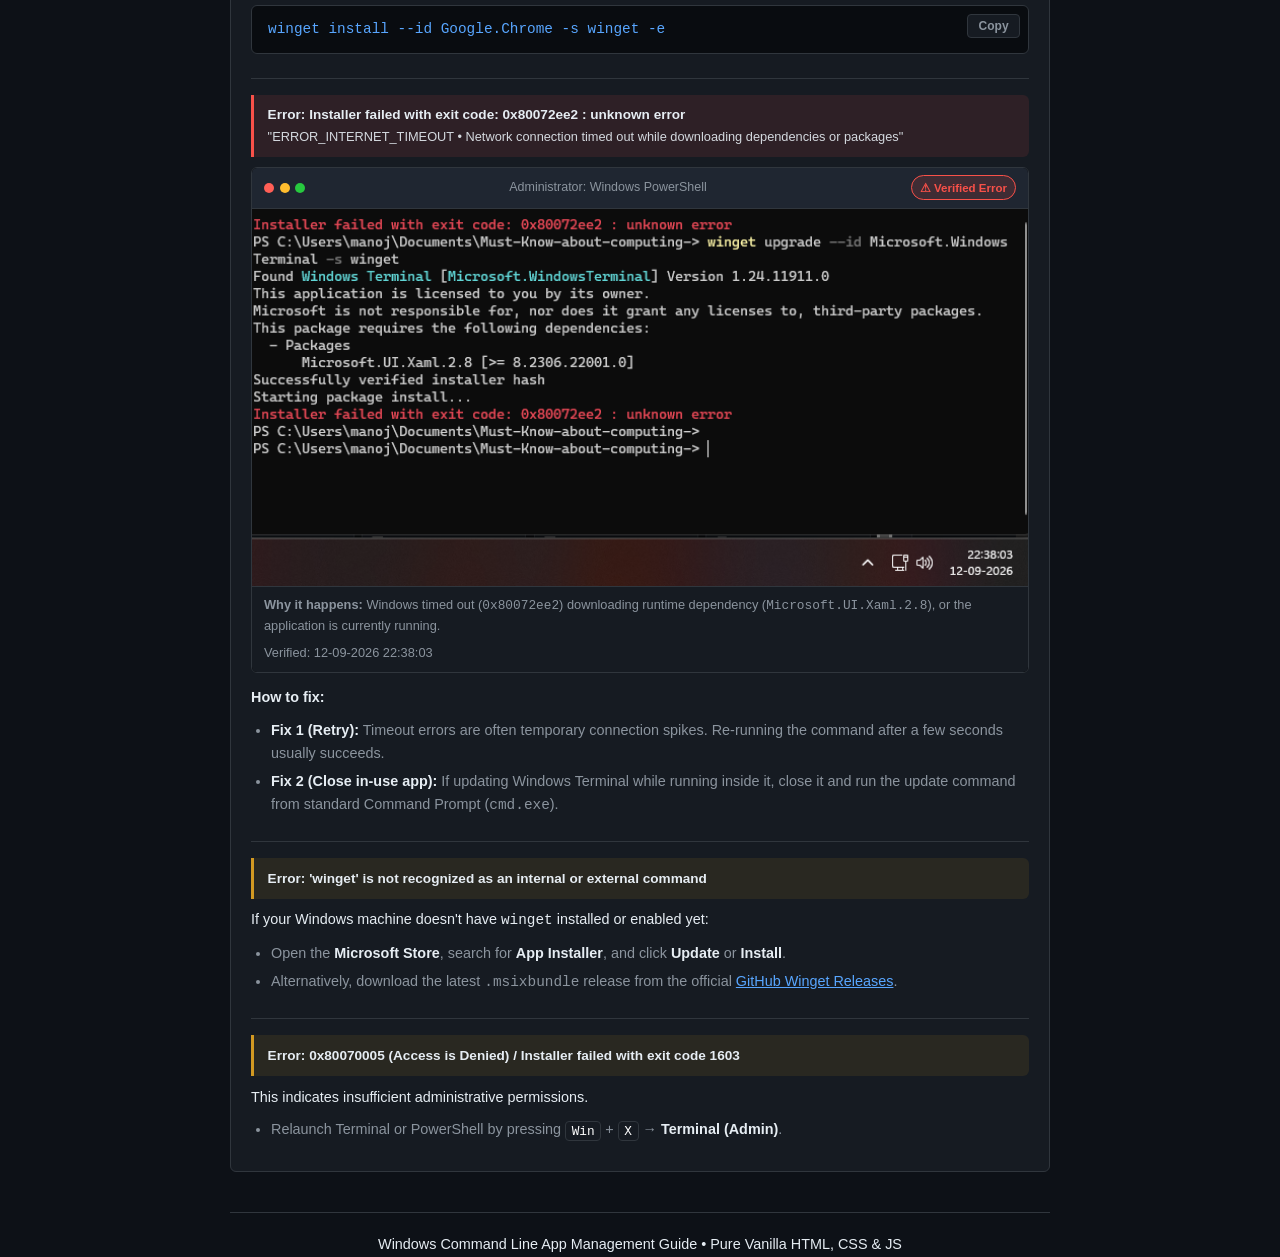
==== commit ea66bbd0: "Complete Windows manager guide with verified terminal screenshots" ====
--- a/index.html
+++ b/index.html
@@ -78,10 +78,35 @@
       </div>
       <p>Before installing, search the repository to find the application's unique Package <strong>Id</strong>:</p>
       <div class="code-box">
-        <pre><code class="copy-target">winget search chrome</code></pre>
-        <button class="copy-btn" title="Copy command">Copy</button>
-      </div>
-      <p>This prints a table with <strong>Name</strong>, <strong>Id</strong> (e.g. <code>Google.Chrome</code>), <strong>Version</strong>, and <strong>Source</strong>.</p>
+        <pre><code class="copy-target">winget search chrome -s winget</code></pre>
+        <button class="copy-btn" title="Copy command">Copy</button>
+      </div>
+
+      <!-- Real Terminal Screenshot -->
+      <div class="screenshot-container">
+        <div class="screenshot-header">
+          <div class="window-dots">
+            <span class="dot-red"></span>
+            <span class="dot-yellow"></span>
+            <span class="dot-green"></span>
+          </div>
+          <span>Administrator: Windows PowerShell</span>
+          <span class="badge-verified">&#10003; Verified Output</span>
+        </div>
+        <img src="assets/step2_search_chrome.png" alt="PowerShell terminal showing winget search chrome output table with Google.Chrome package ID" loading="lazy">
+        <div class="screenshot-caption">
+          <span><strong>Terminal Output:</strong> Found <code>Google Chrome</code> with package ID <code>Google.Chrome</code> (version 153.0.8010.37).</span>
+          <span>Verified Search Output</span>
+        </div>
+      </div>
+
+      <p><strong>Key Output Columns Explained:</strong></p>
+      <ul>
+        <li><strong>Name:</strong> The human-readable application name (e.g., <code>Google Chrome</code>).</li>
+        <li><strong>Id:</strong> The unique, unambiguous package identifier (e.g., <code>Google.Chrome</code>). Always use this exact ID for installation.</li>
+        <li><strong>Version:</strong> The latest software release currently available in the repository.</li>
+        <li><strong>Match:</strong> The attribute that triggered the match (e.g., <code>Moniker: chrome</code> or <code>Tag: chrome</code>).</li>
+      </ul>
     </article>
 
     <!-- Step 3: Install Apps -->
@@ -92,27 +117,38 @@
       </div>
       <p>Use the package <strong>Id</strong> to install the program. Using <code>--id</code> ensures you don't accidentally install an unrelated app with a similar name:</p>
       <div class="code-box">
-        <pre><code class="copy-target">winget install --id Google.Chrome -e</code></pre>
-        <button class="copy-btn" title="Copy command">Copy</button>
-      </div>
-      <p><strong>Recommended Unattended / Silent Installation:</strong> Automatically accept agreements and suppress GUI wizard dialogs:</p>
-      <div class="code-box">
-        <pre><code class="copy-target">winget install --id Google.Chrome -e --silent --accept-package-agreements --accept-source-agreements</code></pre>
-        <button class="copy-btn" title="Copy command">Copy</button>
-      </div>
+        <pre><code class="copy-target">winget install --id Google.Chrome -s winget -e --accept-package-agreements --accept-source-agreements</code></pre>
+        <button class="copy-btn" title="Copy command">Copy</button>
+      </div>
+
+      <!-- Real Terminal Screenshot -->
+      <div class="screenshot-container">
+        <div class="screenshot-header">
+          <div class="window-dots">
+            <span class="dot-red"></span>
+            <span class="dot-yellow"></span>
+            <span class="dot-green"></span>
+          </div>
+          <span>Administrator: Windows PowerShell</span>
+          <span class="badge-verified">&#10003; Verified Output</span>
+        </div>
+        <img src="assets/step3_install_chrome.png" alt="PowerShell terminal showing existing package detection and upgrade check" loading="lazy">
+        <div class="screenshot-caption">
+          <span><strong>Terminal Output:</strong> Winget detects existing installation safely and checks for updates.</span>
+          <span>Verified: 12-09-2026 22:15:19</span>
+        </div>
+      </div>
+
       <div class="info-banner" style="margin-bottom: 0.75rem;">
-        <strong>Bypass Certificate / MSStore Errors (0x8a15005e):</strong> If you see <em>"Failed when searching source: msstore"</em>, add <code>-s winget</code> to query only the community winget repository:
-        <div class="code-box" style="margin-top: 0.4rem; margin-bottom: 0;">
-          <pre><code class="copy-target">winget install --id Google.Chrome -s winget -e</code></pre>
-          <button class="copy-btn" title="Copy command">Copy</button>
-        </div>
+        <strong>Smart Duplicate Protection:</strong> If the application is already installed on your PC, <code>winget</code> intelligently detects it and queries whether an update is available instead of breaking existing installations.
       </div>
       <ul>
         <li><code>--id &lt;ID&gt;</code>: Unique package identifier (e.g. <code>Google.Chrome</code>).</li>
         <li><code>-s winget</code>: Forces the <code>winget</code> source only, bypassing Microsoft Store certificate verification failures.</li>
         <li><code>-e</code>: Exact string match for the package ID.</li>
-        <li><code>--silent</code>: Performs installation in the background without pop-up wizard clicks.</li>
+        <li><code>--silent</code>: (Optional) Performs installation in the background without pop-up wizard clicks.</li>
         <li><code>--accept-package-agreements</code>: Automatically accepts publisher license terms.</li>
+        <li><code>--accept-source-agreements</code>: Automatically accepts repository source terms.</li>
       </ul>
     </article>
 
@@ -122,14 +158,42 @@
         <span class="step-num">4</span>
         <h2>View Installed Applications</h2>
       </div>
-      <p>To inspect all programs currently installed on your PC (both via winget and standard MSI/EXE installers):</p>
+      <p>Verify which version of a package is currently installed on your PC:</p>
+      <div class="code-box">
+        <pre><code class="copy-target">winget list Google.Chrome</code></pre>
+        <button class="copy-btn" title="Copy command">Copy</button>
+      </div>
+
+      <!-- Real Terminal Screenshot -->
+      <div class="screenshot-container">
+        <div class="screenshot-header">
+          <div class="window-dots">
+            <span class="dot-red"></span>
+            <span class="dot-yellow"></span>
+            <span class="dot-green"></span>
+          </div>
+          <span>Administrator: Windows PowerShell</span>
+          <span class="badge-verified">&#10003; Verified Output</span>
+        </div>
+        <img src="assets/step4_list_chrome.png" alt="PowerShell terminal showing winget list Google.Chrome with version 153.0.8010.37" loading="lazy">
+        <div class="screenshot-caption">
+          <span><strong>Terminal Output:</strong> Verified <code>Google Chrome</code> (version 153.0.8010.37) installed via <code>winget</code> source.</span>
+          <span>Verified: 12-09-2026 22:16:25</span>
+        </div>
+      </div>
+
+      <div class="info-banner" style="margin-bottom: 0.75rem;">
+        <strong>Notice the warning?</strong> <em>"Failed when searching source; results will not be included: msstore"</em><br>
+        <code>winget</code> is resilient: even if the Microsoft Store source encounters an error, it queries remaining healthy sources (like <code>winget</code>) and returns your installed apps! To filter specifically by source and suppress the warning:
+        <div class="code-box" style="margin-top: 0.4rem; margin-bottom: 0;">
+          <pre><code class="copy-target">winget list Google.Chrome -s winget</code></pre>
+          <button class="copy-btn" title="Copy command">Copy</button>
+        </div>
+      </div>
+
+      <p>To inspect <strong>all</strong> programs installed across your entire PC (both via winget and traditional MSI/EXE installers):</p>
       <div class="code-box">
         <pre><code class="copy-target">winget list</code></pre>
-        <button class="copy-btn" title="Copy command">Copy</button>
-      </div>
-      <p>Filter for a specific app:</p>
-      <div class="code-box">
-        <pre><code class="copy-target">winget list Google.Chrome</code></pre>
         <button class="copy-btn" title="Copy command">Copy</button>
       </div>
     </article>
@@ -140,14 +204,39 @@
         <span class="step-num">5</span>
         <h2>Update / Upgrade Applications</h2>
       </div>
-      <p>Check which apps have newer versions available:</p>
-      <div class="code-box">
-        <pre><code class="copy-target">winget upgrade</code></pre>
-        <button class="copy-btn" title="Copy command">Copy</button>
-      </div>
-      <p>Upgrade <strong>all</strong> outdated software on your computer with a single command:</p>
-      <div class="code-box">
-        <pre><code class="copy-target">winget upgrade --all --silent --accept-package-agreements --accept-source-agreements</code></pre>
+      <p>Check which installed applications have newer versions available in the repository:</p>
+      <div class="code-box">
+        <pre><code class="copy-target">winget upgrade -s winget</code></pre>
+        <button class="copy-btn" title="Copy command">Copy</button>
+      </div>
+
+      <!-- Real Terminal Screenshot -->
+      <div class="screenshot-container">
+        <div class="screenshot-header">
+          <div class="window-dots">
+            <span class="dot-red"></span>
+            <span class="dot-yellow"></span>
+            <span class="dot-green"></span>
+          </div>
+          <span>Administrator: Windows PowerShell</span>
+          <span class="badge-verified">&#10003; Verified Output</span>
+        </div>
+        <img src="assets/step5_upgrade_apps.png" alt="PowerShell terminal showing winget upgrade listing 3 available upgrades" loading="lazy">
+        <div class="screenshot-caption">
+          <span><strong>Terminal Output:</strong> Found 3 upgrades available (App Installer, Microsoft 365 Copilot, Windows Terminal).</span>
+          <span>Verified: 12-09-2026 22:31:39</span>
+        </div>
+      </div>
+
+      <p><strong>To upgrade a single specific application:</strong></p>
+      <div class="code-box">
+        <pre><code class="copy-target">winget upgrade --id Microsoft.WindowsTerminal -s winget</code></pre>
+        <button class="copy-btn" title="Copy command">Copy</button>
+      </div>
+
+      <p><strong>To upgrade ALL outdated applications at once (One-Click Bulk Update):</strong></p>
+      <div class="code-box">
+        <pre><code class="copy-target">winget upgrade --all -s winget --silent --accept-package-agreements --accept-source-agreements</code></pre>
         <button class="copy-btn" title="Copy command">Copy</button>
       </div>
     </article>
@@ -158,16 +247,43 @@
         <span class="step-num">6</span>
         <h2>Uninstall an Application</h2>
       </div>
-      <p>Remove any app cleanly using its package ID or exact name:</p>
+      <p>Remove any application cleanly using its unique Package ID without leaving registry leftovers:</p>
       <div class="code-box">
         <pre><code class="copy-target">winget uninstall --id Google.Chrome</code></pre>
         <button class="copy-btn" title="Copy command">Copy</button>
       </div>
-      <p>Silent / unattended removal:</p>
+
+      <!-- Real Terminal Screenshot -->
+      <div class="screenshot-container">
+        <div class="screenshot-header">
+          <div class="window-dots">
+            <span class="dot-red"></span>
+            <span class="dot-yellow"></span>
+            <span class="dot-green"></span>
+          </div>
+          <span>Administrator: Windows PowerShell</span>
+          <span class="badge-verified">&#10003; Verified Output</span>
+        </div>
+        <img src="assets/step6_uninstall_help.png" alt="PowerShell terminal showing winget uninstall help options and syntax" loading="lazy">
+        <div class="screenshot-caption">
+          <span><strong>Terminal Output:</strong> Winget uninstall syntax, arguments (<code>--id</code>, <code>--name</code>), and aliases (<code>remove</code>, <code>rm</code>).</span>
+          <span>Verified: 12-09-2026 22:39:36</span>
+        </div>
+      </div>
+
+      <p><strong>Silent / Unattended Removal:</strong> Suppress uninstall prompts and remove cleanly in the background:</p>
       <div class="code-box">
         <pre><code class="copy-target">winget uninstall --id Google.Chrome --silent</code></pre>
         <button class="copy-btn" title="Copy command">Copy</button>
       </div>
+
+      <p><strong>Useful Uninstall Flags:</strong></p>
+      <ul>
+        <li><code>--id &lt;ID&gt;</code>: Target the specific package ID (prevents accidental removal of similar apps).</li>
+        <li><code>--silent</code> (or <code>-h</code>): Runs the uninstaller silently without dialog boxes.</li>
+        <li><code>--purge</code>: Deletes all residual files and directories created by portable packages.</li>
+        <li><code>remove</code> or <code>rm</code>: Shorthand command aliases for <code>winget uninstall</code>.</li>
+      </ul>
     </article>
 
     <!-- Interactive Command & Batch Generator -->
@@ -274,6 +390,72 @@
 
       <hr style="border: 0; border-top: 1px solid var(--border); margin: 1.5rem 0 1rem 0;">
 
+      <!-- Error: No sources match the given value: -e -->
+      <div class="alert-banner">
+        <strong>Error: No sources match the given value: -e</strong><br>
+        <span style="font-size: 0.8rem; opacity: 0.9;">"No sources match the given value: -e &bull; The configured sources are: msstore, winget"</span>
+      </div>
+
+      <!-- Real Terminal Screenshot -->
+      <div class="screenshot-container" style="margin-top: 0.6rem;">
+        <div class="screenshot-header">
+          <div class="window-dots">
+            <span class="dot-red"></span>
+            <span class="dot-yellow"></span>
+            <span class="dot-green"></span>
+          </div>
+          <span>Administrator: Windows PowerShell</span>
+          <span class="badge-verified" style="color:var(--warning); border-color:var(--warning); background:rgba(210, 153, 34, 0.15);">&#9888; Verified Error</span>
+        </div>
+        <img src="assets/troubleshoot_missing_source.png" alt="PowerShell error showing No sources match the given value: -e" loading="lazy">
+        <div class="screenshot-caption">
+          <span><strong>Why it happens:</strong> Omitting the source name after <code>-s</code> causes winget to treat <code>-e</code> as the source name.</span>
+          <span>Syntax Resolution</span>
+        </div>
+      </div>
+      <p style="margin-top: 0.6rem;">
+        <strong>Fix:</strong> Always place the source name (e.g., <code>winget</code>) directly after the <code>-s</code> flag:
+      </p>
+      <div class="code-box">
+        <pre><code class="copy-target">winget install --id Google.Chrome -s winget -e</code></pre>
+        <button class="copy-btn" title="Copy command">Copy</button>
+      </div>
+
+      <hr style="border: 0; border-top: 1px solid var(--border); margin: 1.5rem 0 1rem 0;">
+
+      <!-- Error: 0x80072ee2 Installer failed with exit code: 0x80072ee2 : unknown error -->
+      <div class="danger-banner">
+        <strong>Error: Installer failed with exit code: 0x80072ee2 : unknown error</strong><br>
+        <span style="font-size: 0.8rem; opacity: 0.9;">"ERROR_INTERNET_TIMEOUT &bull; Network connection timed out while downloading dependencies or packages"</span>
+      </div>
+
+      <!-- Real Terminal Screenshot -->
+      <div class="screenshot-container" style="margin-top: 0.6rem;">
+        <div class="screenshot-header">
+          <div class="window-dots">
+            <span class="dot-red"></span>
+            <span class="dot-yellow"></span>
+            <span class="dot-green"></span>
+          </div>
+          <span>Administrator: Windows PowerShell</span>
+          <span class="badge-verified" style="color:var(--danger); border-color:var(--danger); background:rgba(248, 81, 73, 0.15);">&#9888; Verified Error</span>
+        </div>
+        <img src="assets/troubleshoot_timeout_0x80072ee2.png" alt="PowerShell terminal showing Installer failed with exit code 0x80072ee2 timeout" loading="lazy">
+        <div class="screenshot-caption">
+          <span><strong>Why it happens:</strong> Windows timed out (<code>0x80072ee2</code>) downloading runtime dependency (<code>Microsoft.UI.Xaml.2.8</code>), or the application is currently running.</span>
+          <span>Verified: 12-09-2026 22:38:03</span>
+        </div>
+      </div>
+      <p style="margin-top: 0.6rem;">
+        <strong>How to fix:</strong>
+      </p>
+      <ul>
+        <li><strong>Fix 1 (Retry):</strong> Timeout errors are often temporary connection spikes. Re-running the command after a few seconds usually succeeds.</li>
+        <li><strong>Fix 2 (Close in-use app):</strong> If updating Windows Terminal while running inside it, close it and run the update command from standard Command Prompt (<code>cmd.exe</code>).</li>
+      </ul>
+
+      <hr style="border: 0; border-top: 1px solid var(--border); margin: 1.5rem 0 1rem 0;">
+
       <!-- Error: winget not recognized -->
       <div class="alert-banner">
         <strong>Error: 'winget' is not recognized as an internal or external command</strong>
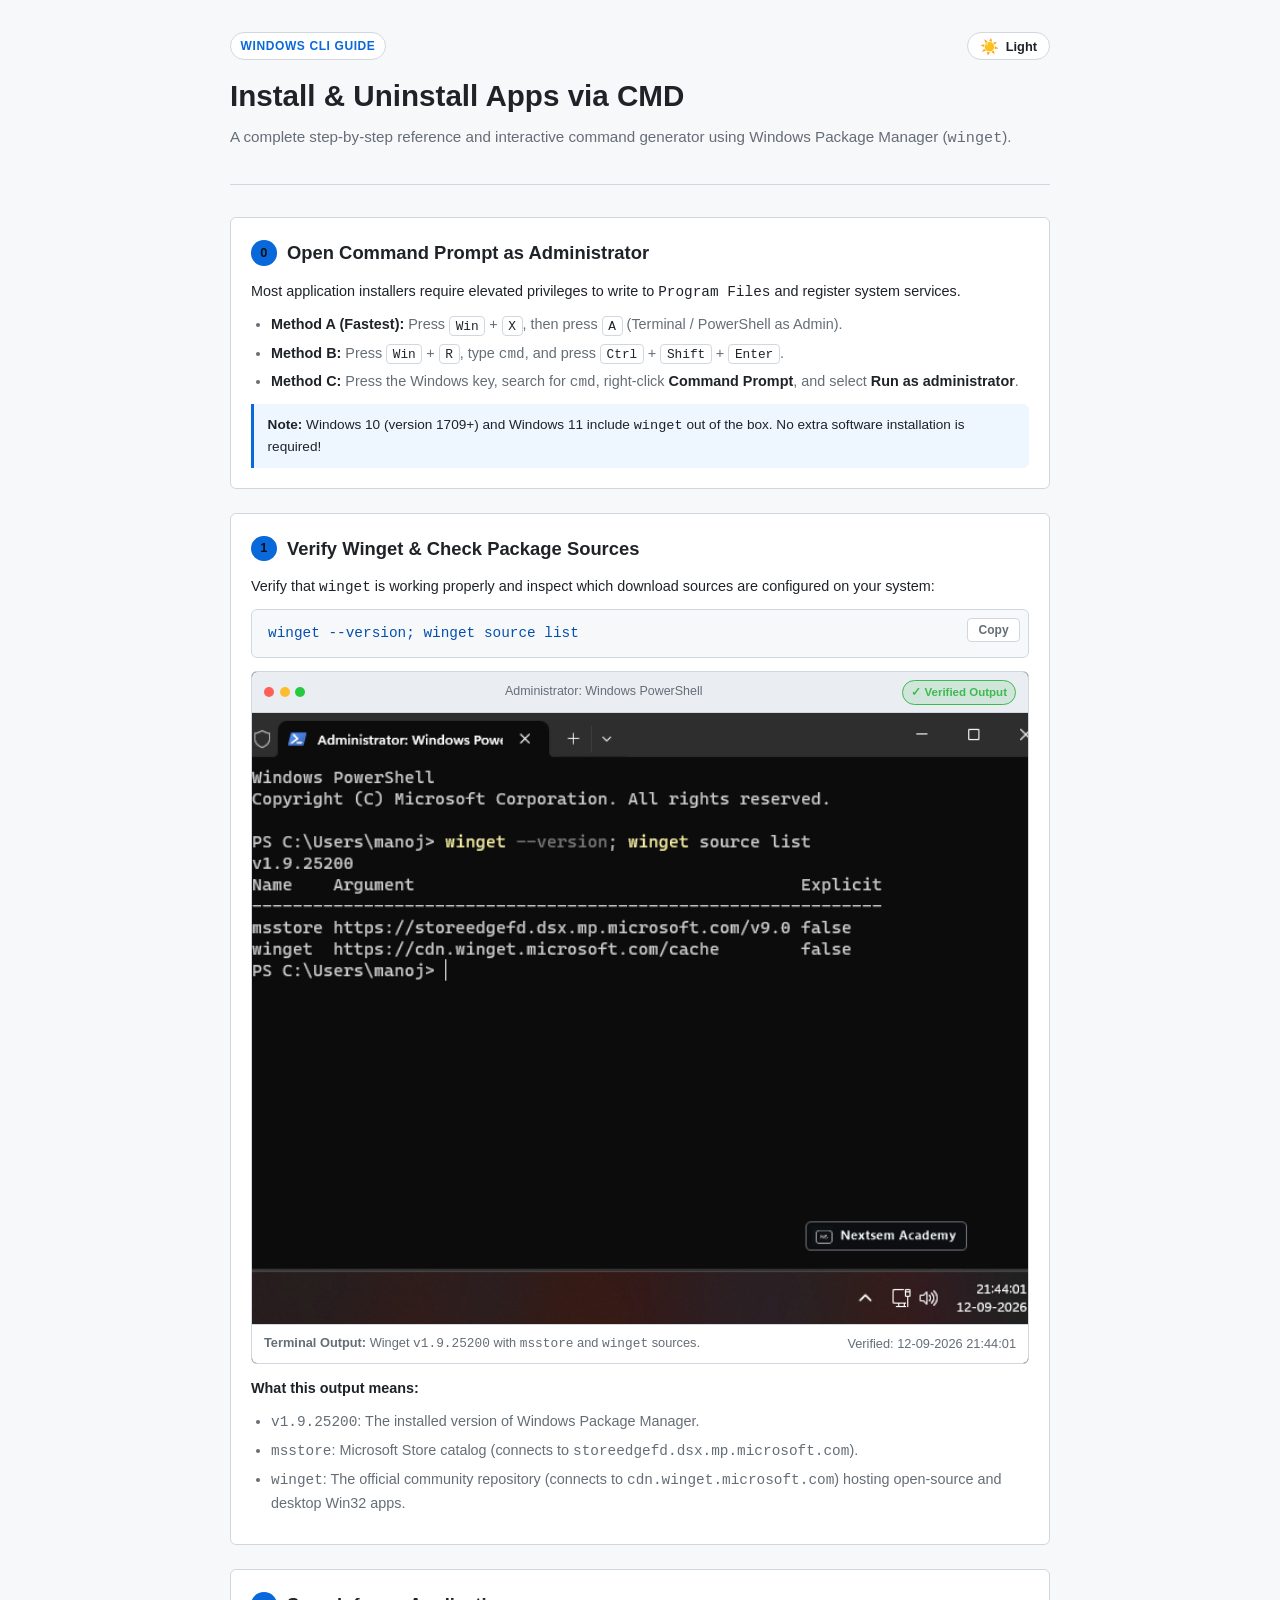
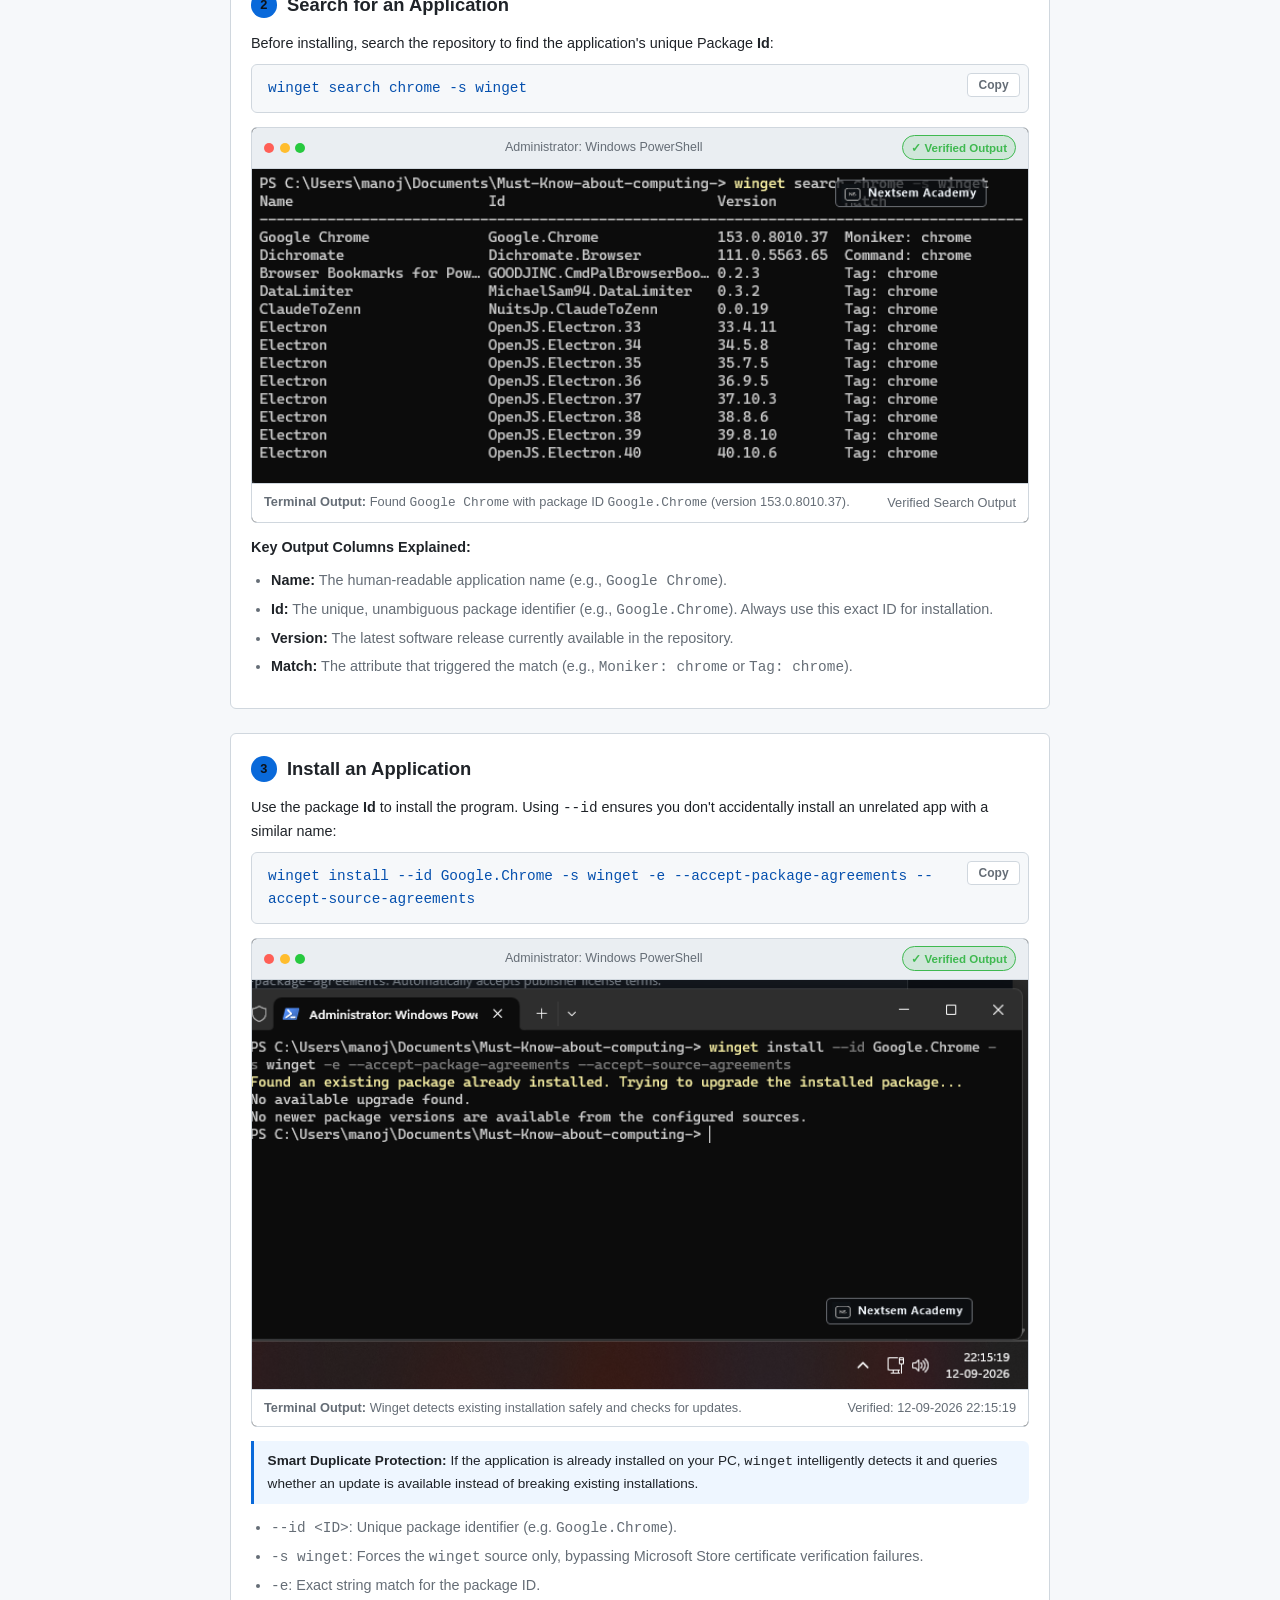
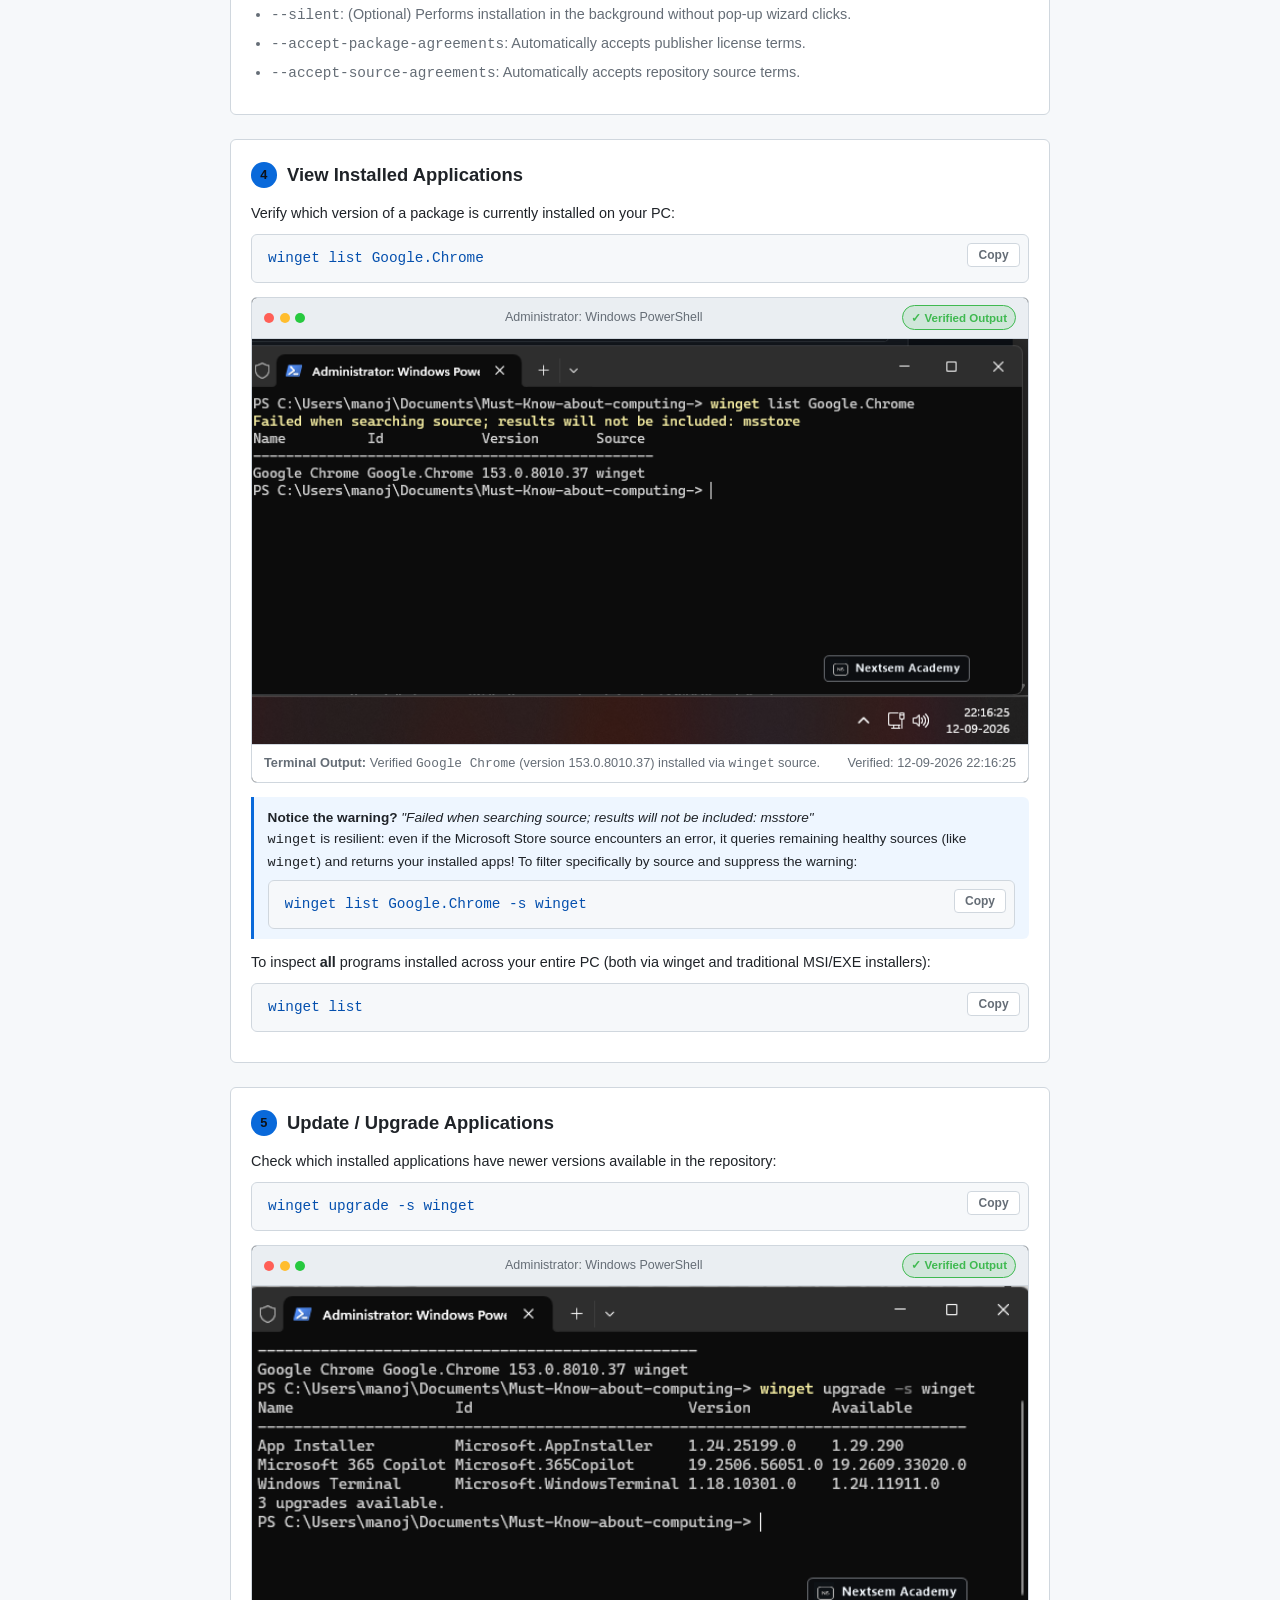
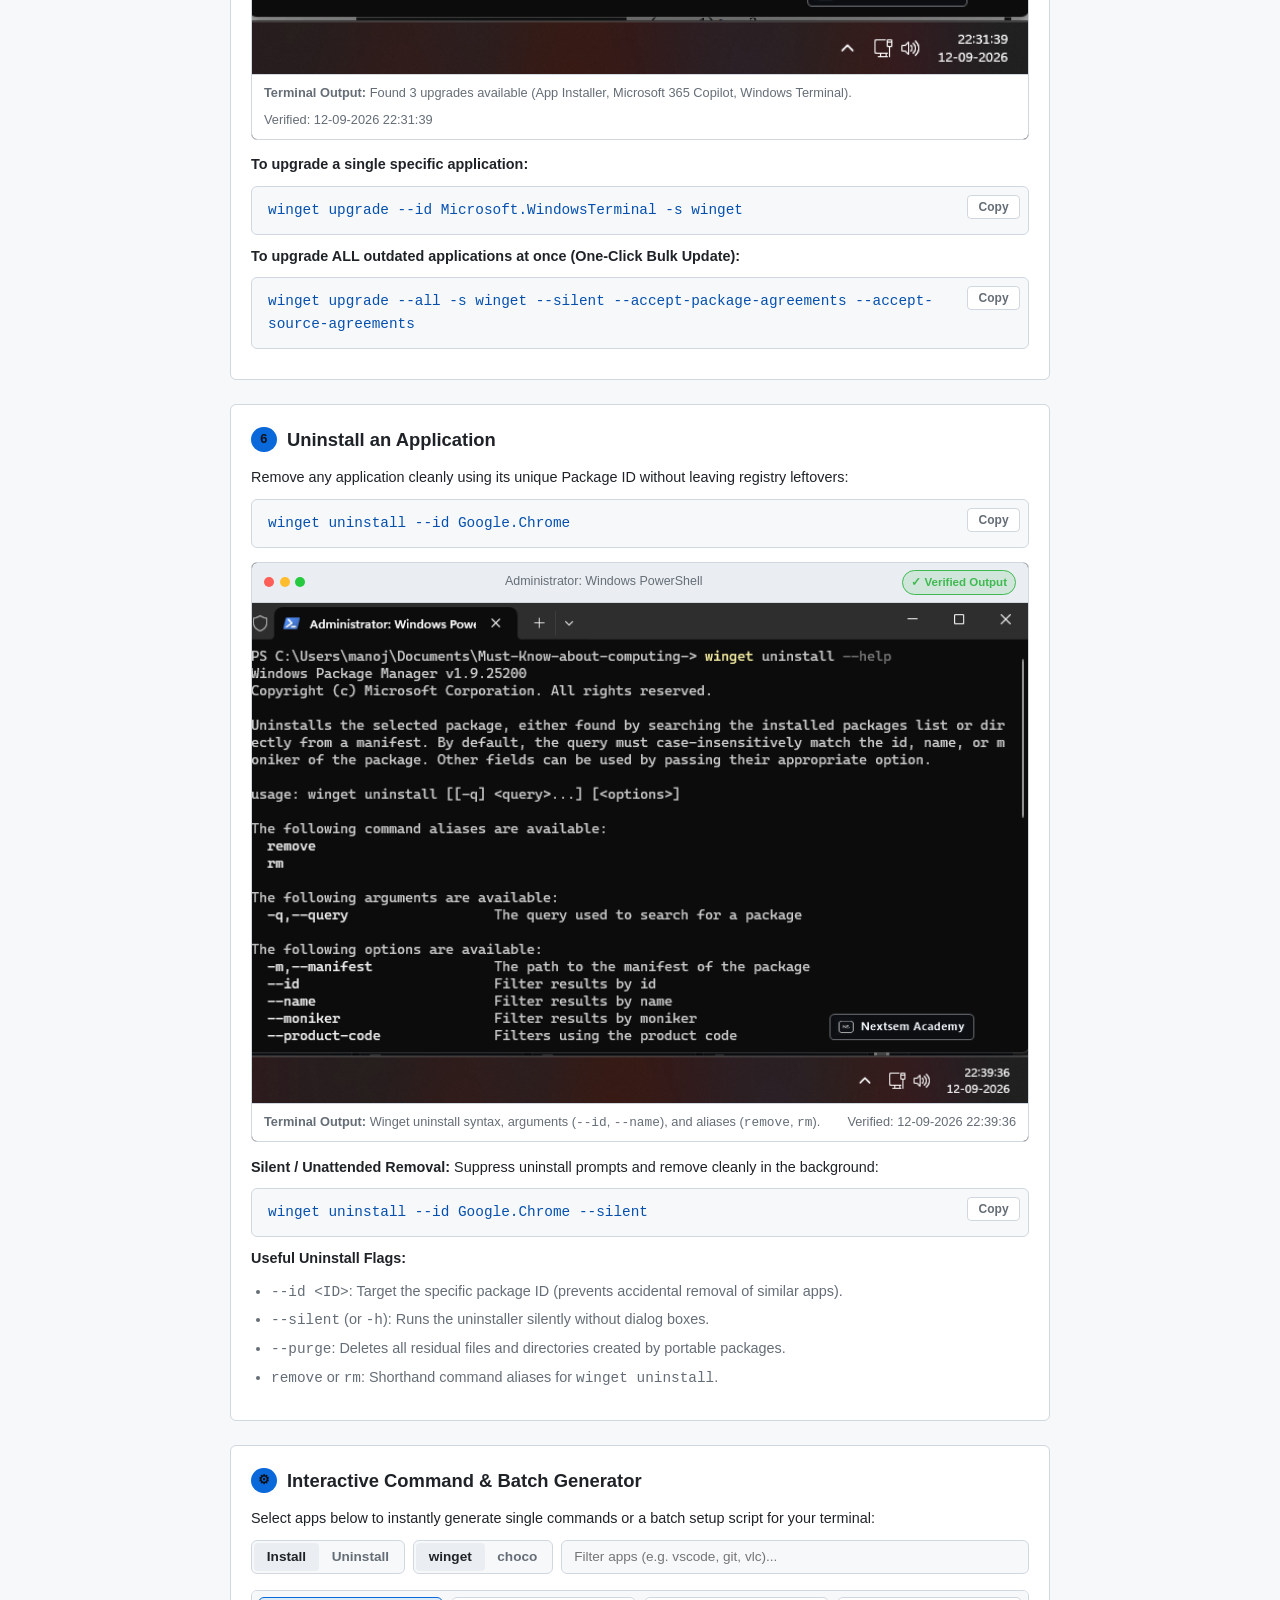
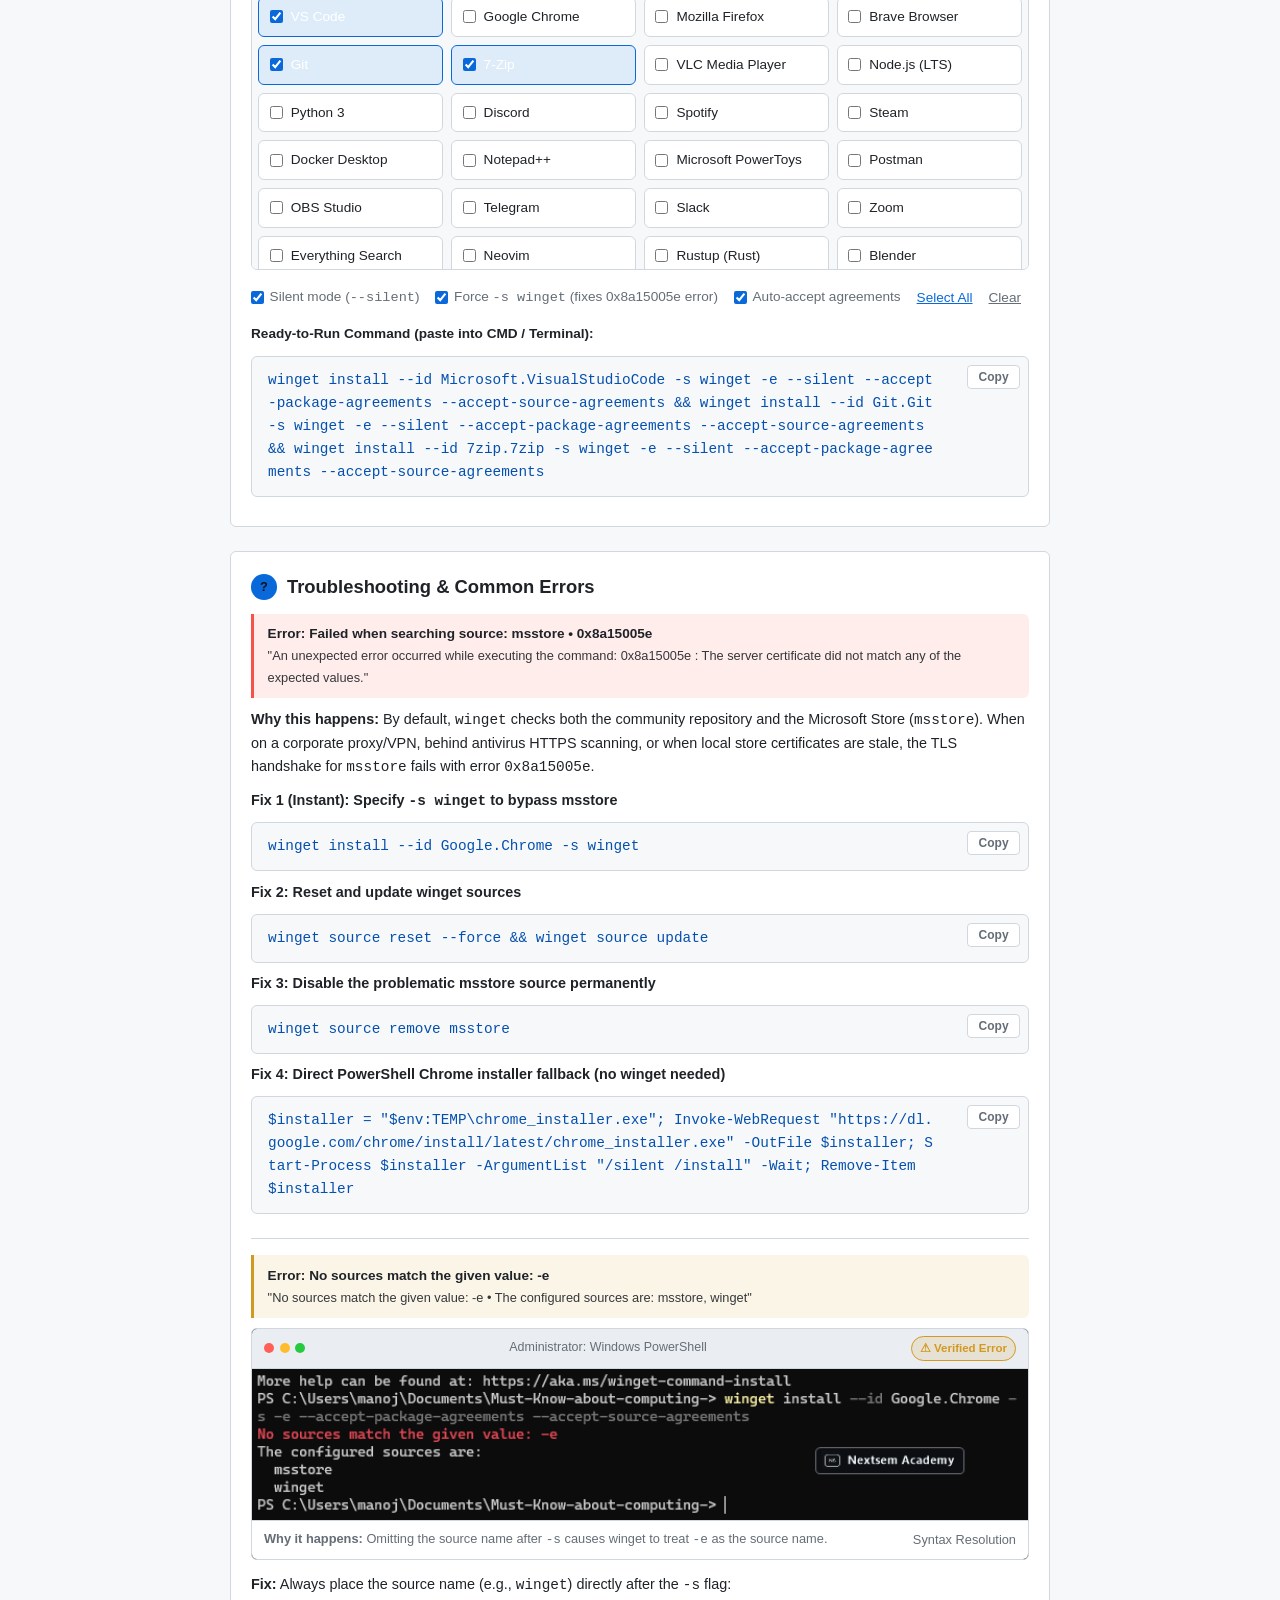
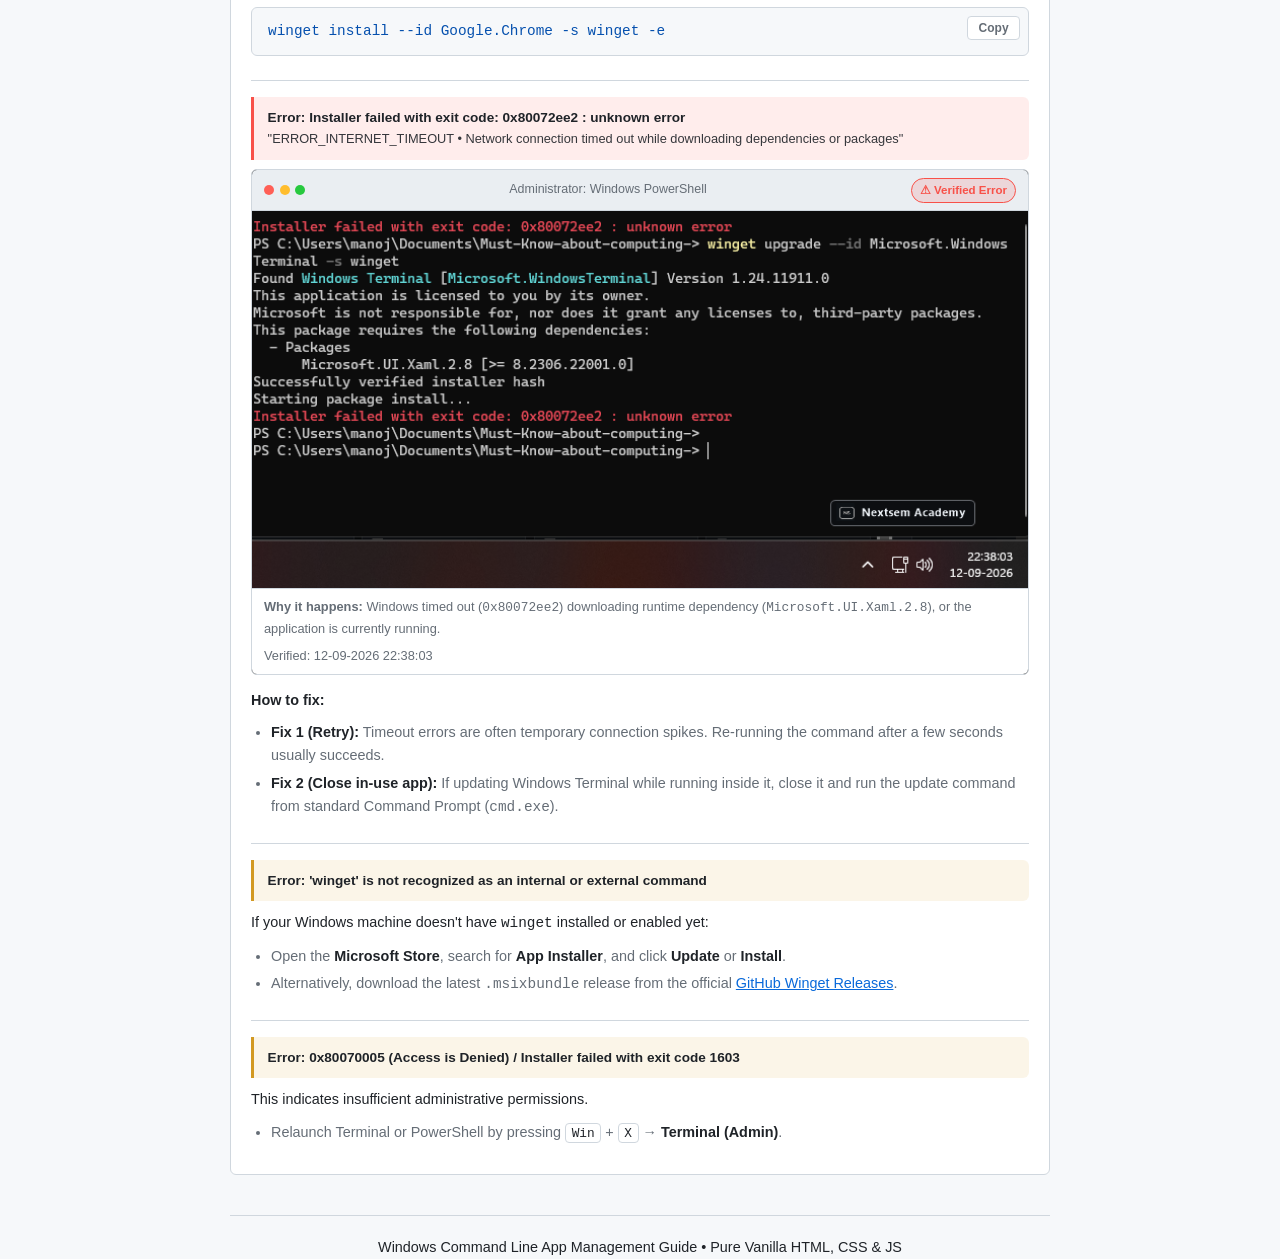
==== commit 1efc8091: "Update Nextsem Academy watermark to strictly monochrome in empty spaces" ====
--- a/index.html
+++ b/index.html
@@ -10,7 +10,13 @@
 <body>
   <main class="container">
     <header>
-      <span class="badge">Windows CLI Guide</span>
+      <div class="header-top">
+        <span class="badge">Windows CLI Guide</span>
+        <button id="theme-toggle" class="theme-toggle" aria-label="Toggle light and dark mode" title="Toggle theme">
+          <span id="theme-icon" class="theme-icon">🌙</span>
+          <span id="theme-label" class="theme-text">Dark</span>
+        </button>
+      </div>
       <h1>Install &amp; Uninstall Apps via CMD</h1>
       <p class="subtitle">A complete step-by-step reference and interactive command generator using Windows Package Manager (<code>winget</code>).</p>
     </header>
--- a/style.css
+++ b/style.css
@@ -5,15 +5,31 @@
   --border: #30363d;
   --text: #e6edf3;
   --text-muted: #8b949e;
+  --heading: #ffffff;
   --accent: #58a6ff;
   --accent-hover: #1f6feb;
   --success: #3fb950;
   --warning: #d29922;
   --danger: #f85149;
   --code-bg: #090c10;
+  --code-text: #58a6ff;
   --radius: 6px;
   --font-mono: Consolas, Monaco, "SF Mono", monospace;
   --font-sans: -apple-system, BlinkMacSystemFont, "Segoe UI", Roboto, Helvetica, Arial, sans-serif;
+}
+
+[data-theme="light"] {
+  --bg: #f6f8fa;
+  --surface: #ffffff;
+  --surface-hover: #eaeef2;
+  --border: #d0d7de;
+  --text: #1f2328;
+  --text-muted: #656d76;
+  --heading: #1f2328;
+  --accent: #0969da;
+  --accent-hover: #0854b0;
+  --code-bg: #f6f8fa;
+  --code-text: #0550ae;
 }
 
 * {
@@ -28,6 +44,7 @@
   font-family: var(--font-sans);
   line-height: 1.6;
   padding: 2rem 1rem;
+  transition: background-color 0.25s ease, color 0.25s ease;
 }
 
 .container {
@@ -41,6 +58,44 @@
   margin-bottom: 2rem;
 }
 
+.header-top {
+  display: flex;
+  align-items: center;
+  justify-content: space-between;
+  margin-bottom: 0.75rem;
+}
+
+.theme-toggle {
+  display: inline-flex;
+  align-items: center;
+  gap: 0.45rem;
+  background: var(--surface);
+  border: 1px solid var(--border);
+  color: var(--text);
+  padding: 0.35rem 0.75rem;
+  border-radius: 999px;
+  font-size: 0.8rem;
+  font-weight: 600;
+  cursor: pointer;
+  transition: all 0.2s ease;
+  user-select: none;
+}
+
+.theme-toggle:hover {
+  border-color: var(--accent);
+  background: var(--surface-hover);
+  transform: translateY(-1px);
+}
+
+.theme-toggle:active {
+  transform: translateY(0);
+}
+
+.theme-icon {
+  font-size: 0.95rem;
+  line-height: 1;
+}
+
 .badge {
   display: inline-block;
   font-size: 0.75rem;
@@ -52,13 +107,12 @@
   color: var(--accent);
   border: 1px solid var(--border);
   border-radius: 999px;
-  margin-bottom: 0.6rem;
 }
 
 h1 {
   font-size: 1.85rem;
   font-weight: 700;
-  color: #fff;
+  color: var(--heading);
   margin-bottom: 0.35rem;
 }
 
@@ -98,7 +152,7 @@
 
 h2 {
   font-size: 1.15rem;
-  color: #fff;
+  color: var(--heading);
   font-weight: 600;
 }
 
@@ -133,7 +187,7 @@
 .code-box pre {
   font-family: var(--font-mono);
   font-size: 0.9rem;
-  color: var(--accent);
+  color: var(--code-text);
   overflow-x: auto;
   white-space: pre-wrap;
   word-break: break-all;
@@ -295,7 +349,7 @@
 
 .seg-btn.active {
   background: var(--surface-hover);
-  color: #fff;
+  color: var(--heading);
 }
 
 .seg-btn.danger.active {
@@ -309,7 +363,7 @@
   background: var(--code-bg);
   border: 1px solid var(--border);
   border-radius: var(--radius);
-  color: #fff;
+  color: var(--text);
   padding: 0.45rem 0.75rem;
   font-size: 0.85rem;
   outline: none;
@@ -396,7 +450,7 @@
   padding: 0.1rem 0.35rem;
   font-family: var(--font-mono);
   font-size: 0.8rem;
-  color: #fff;
+  color: var(--text);
 }
 
 footer {
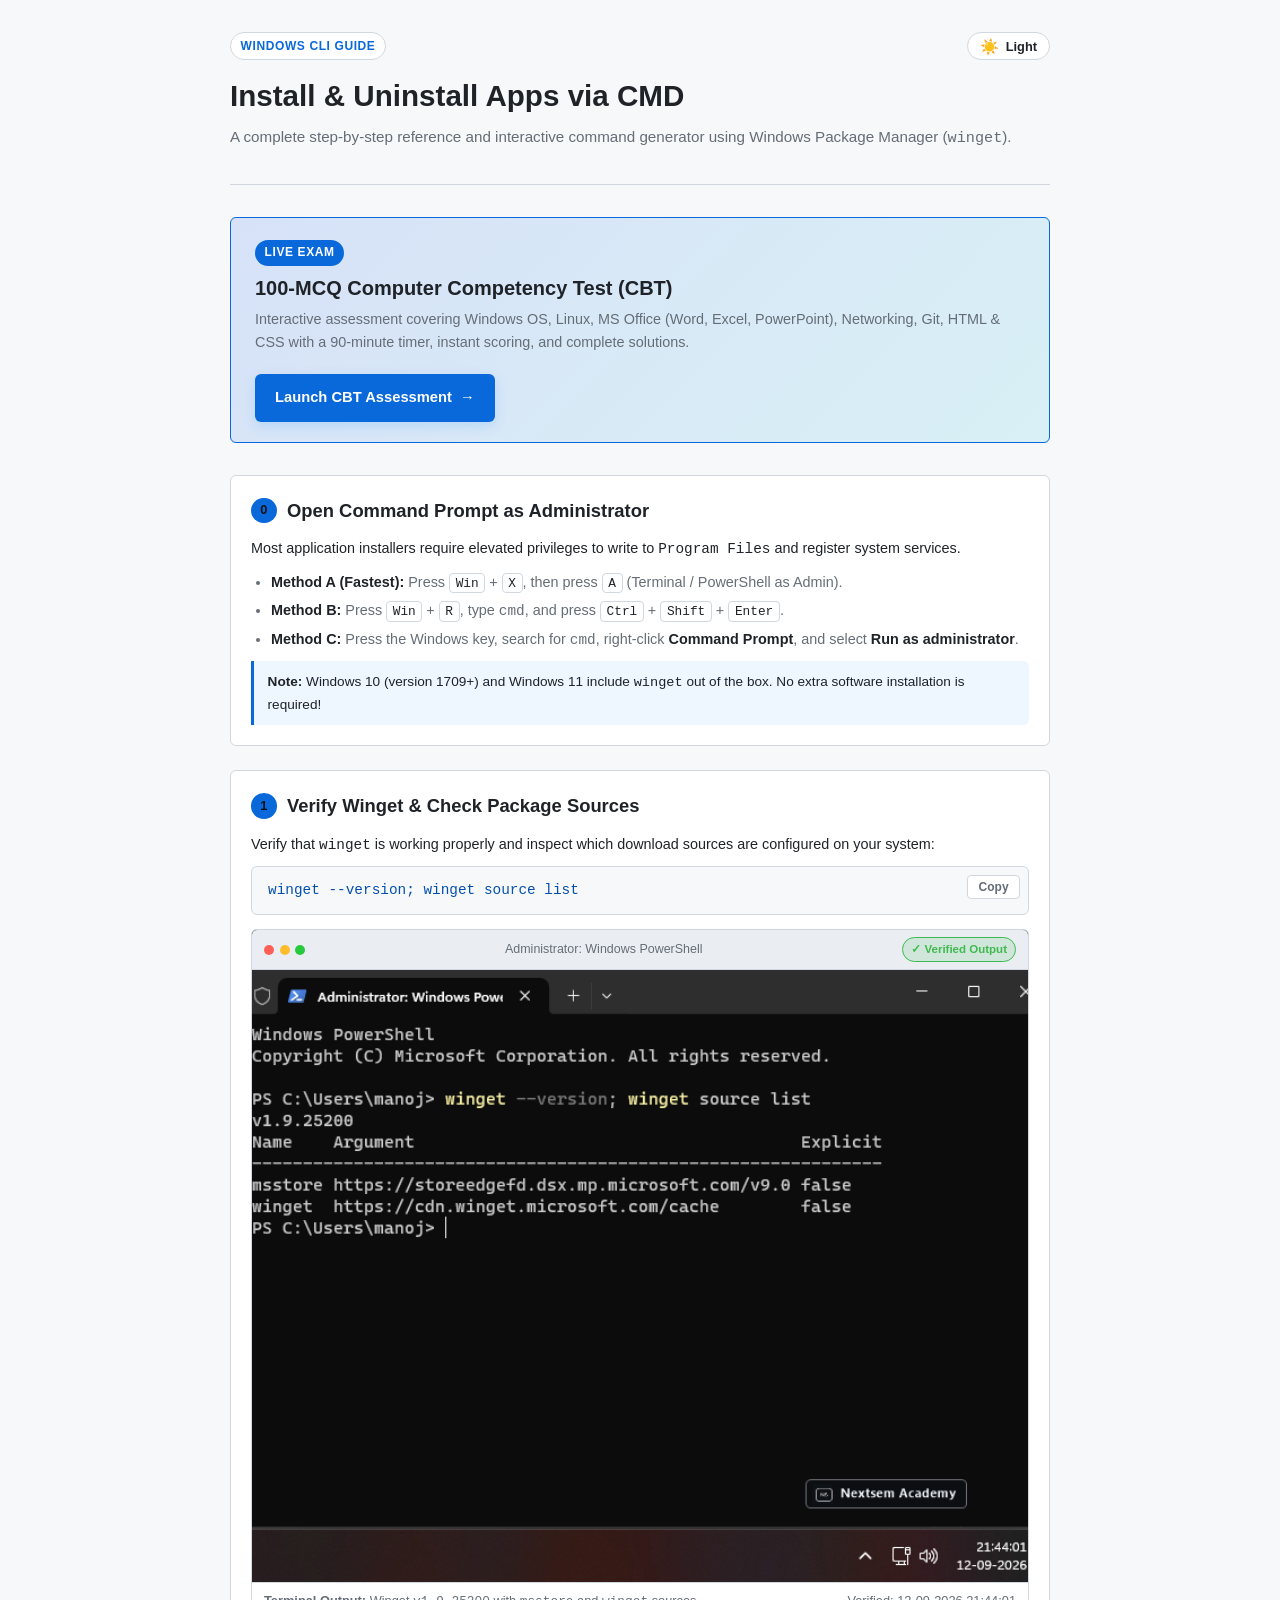
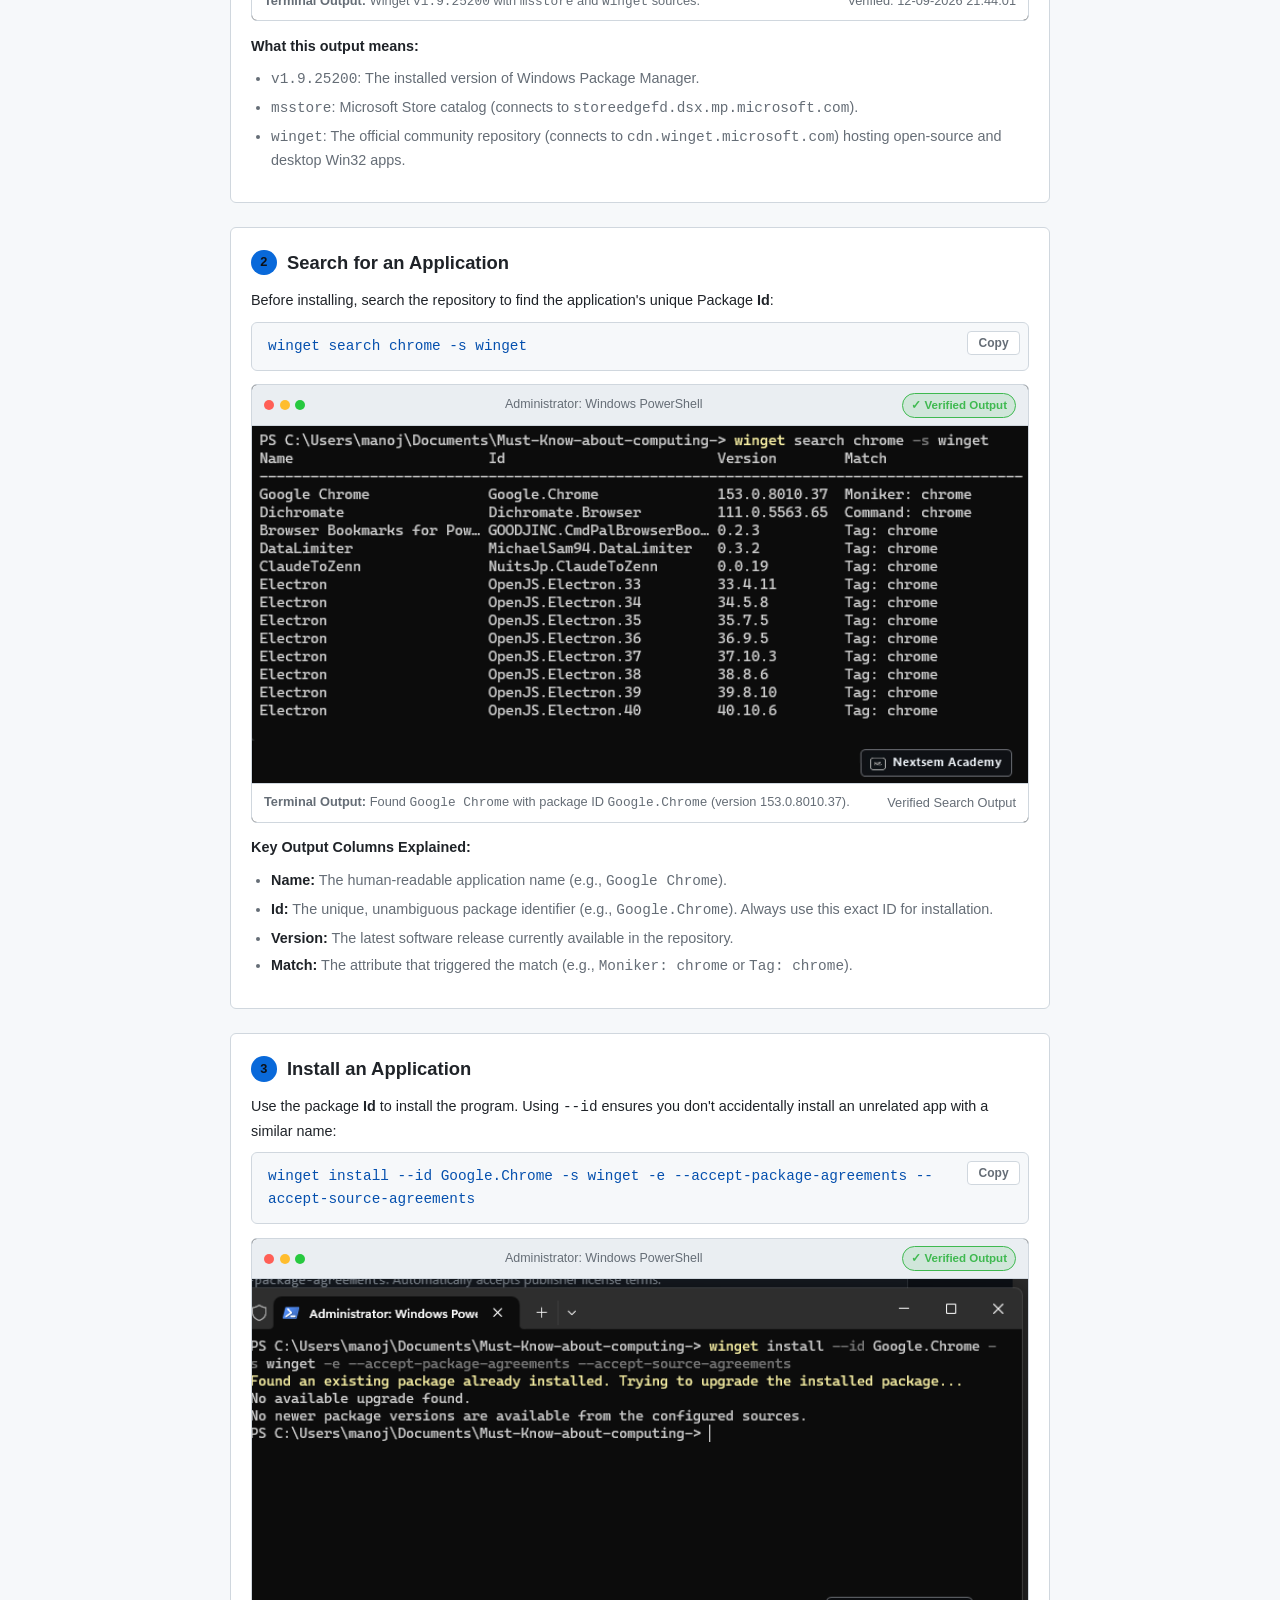
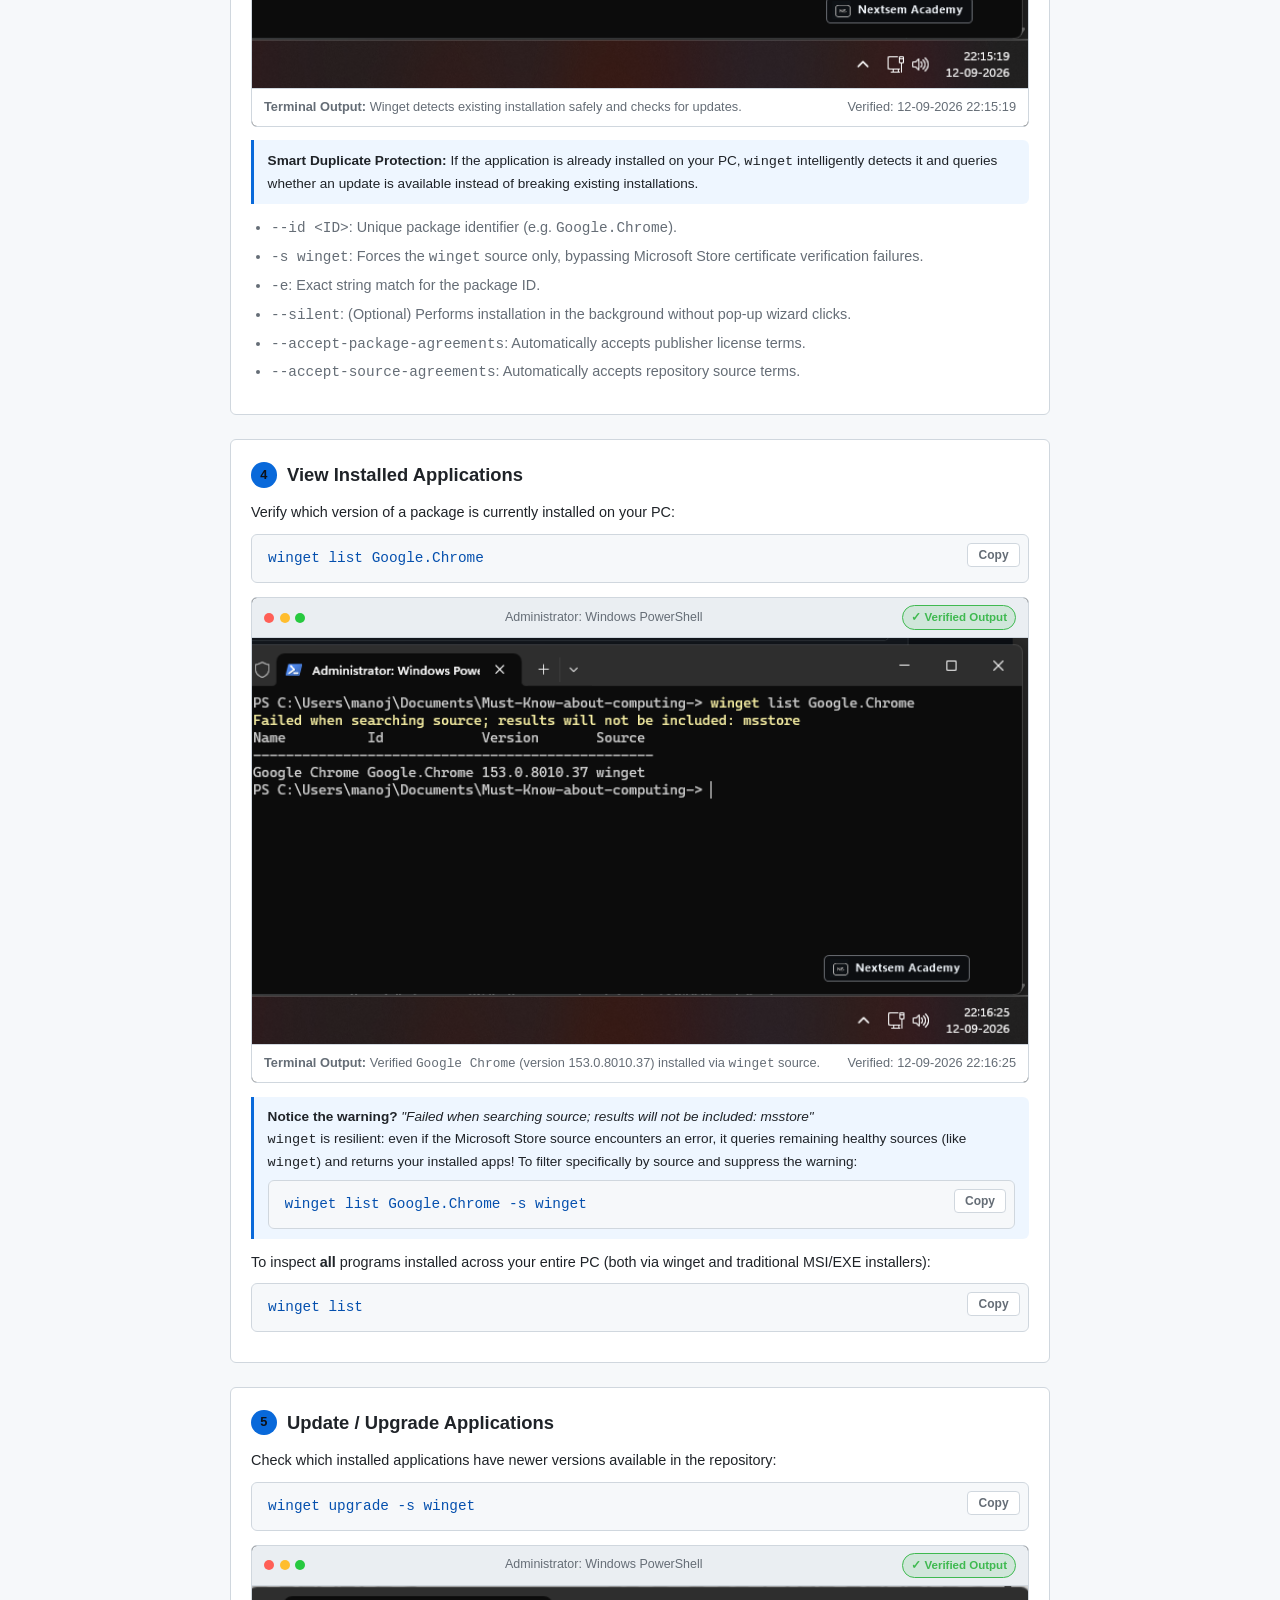
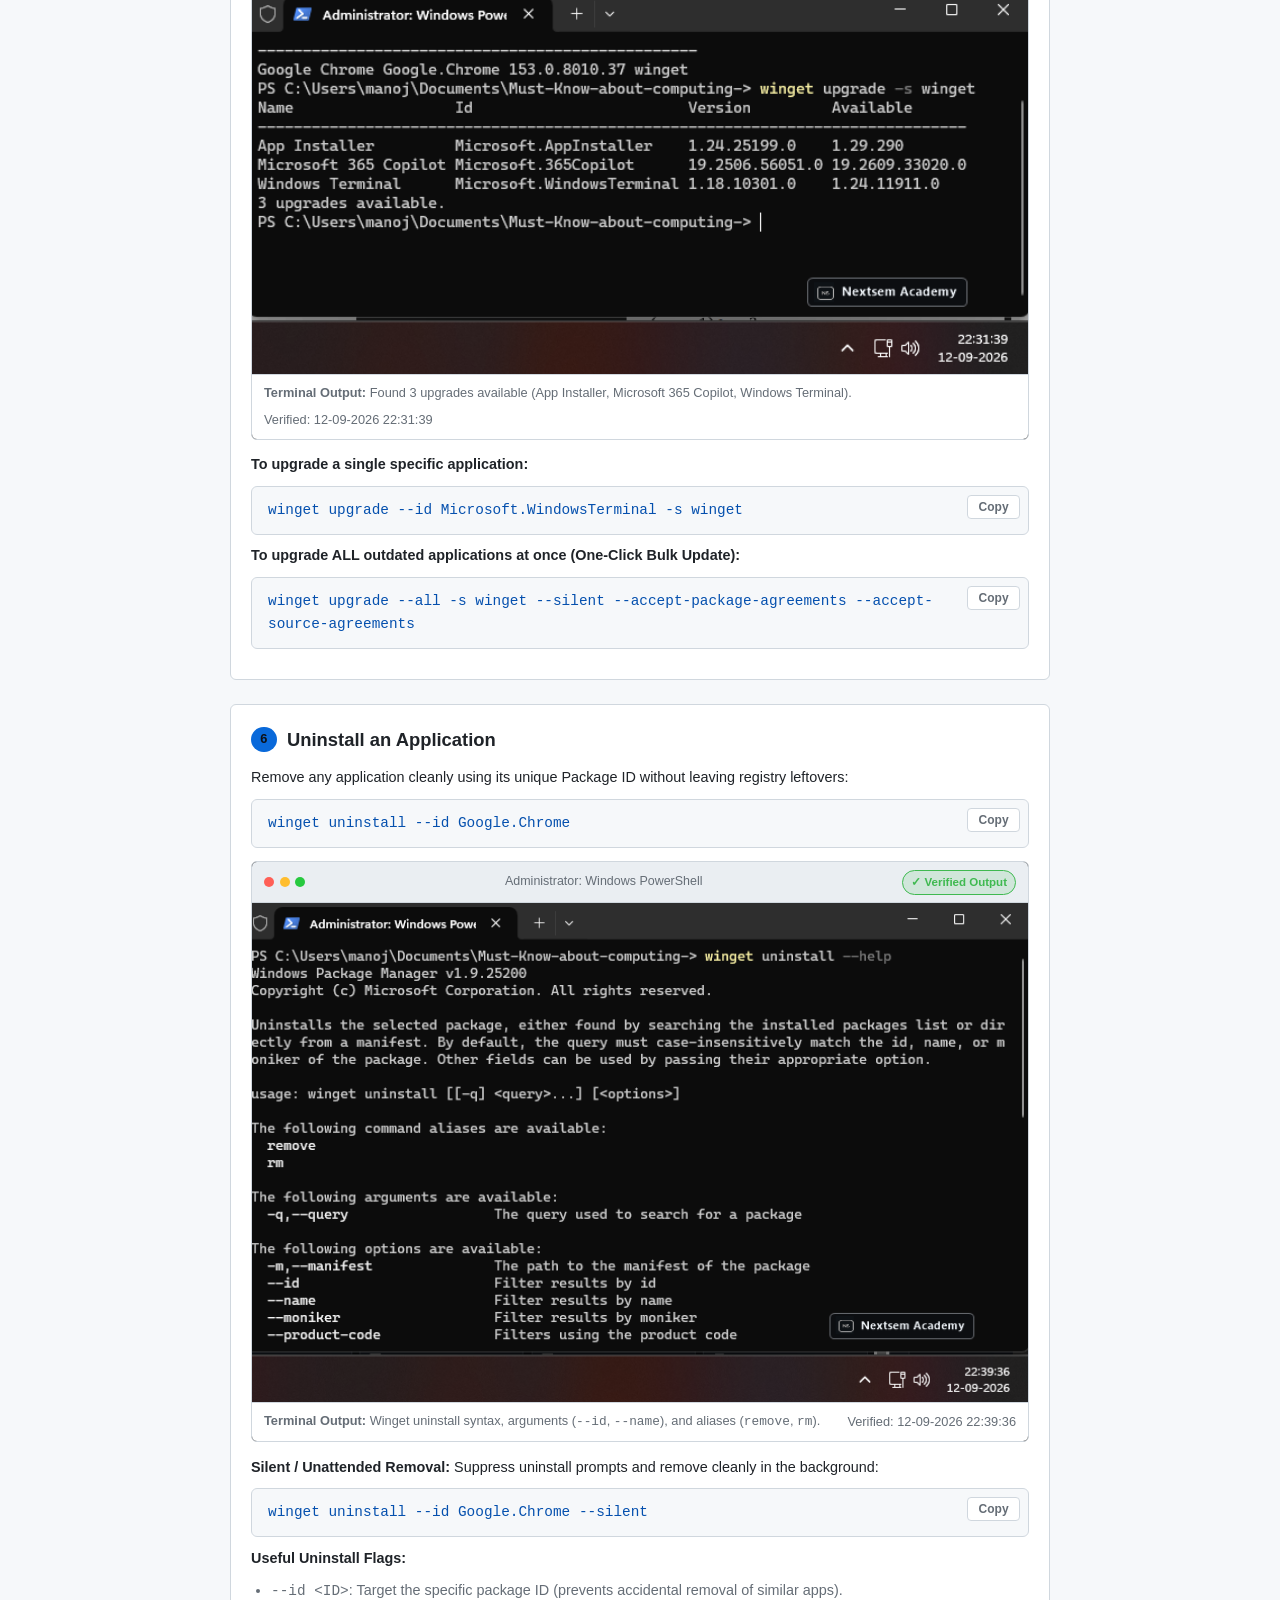
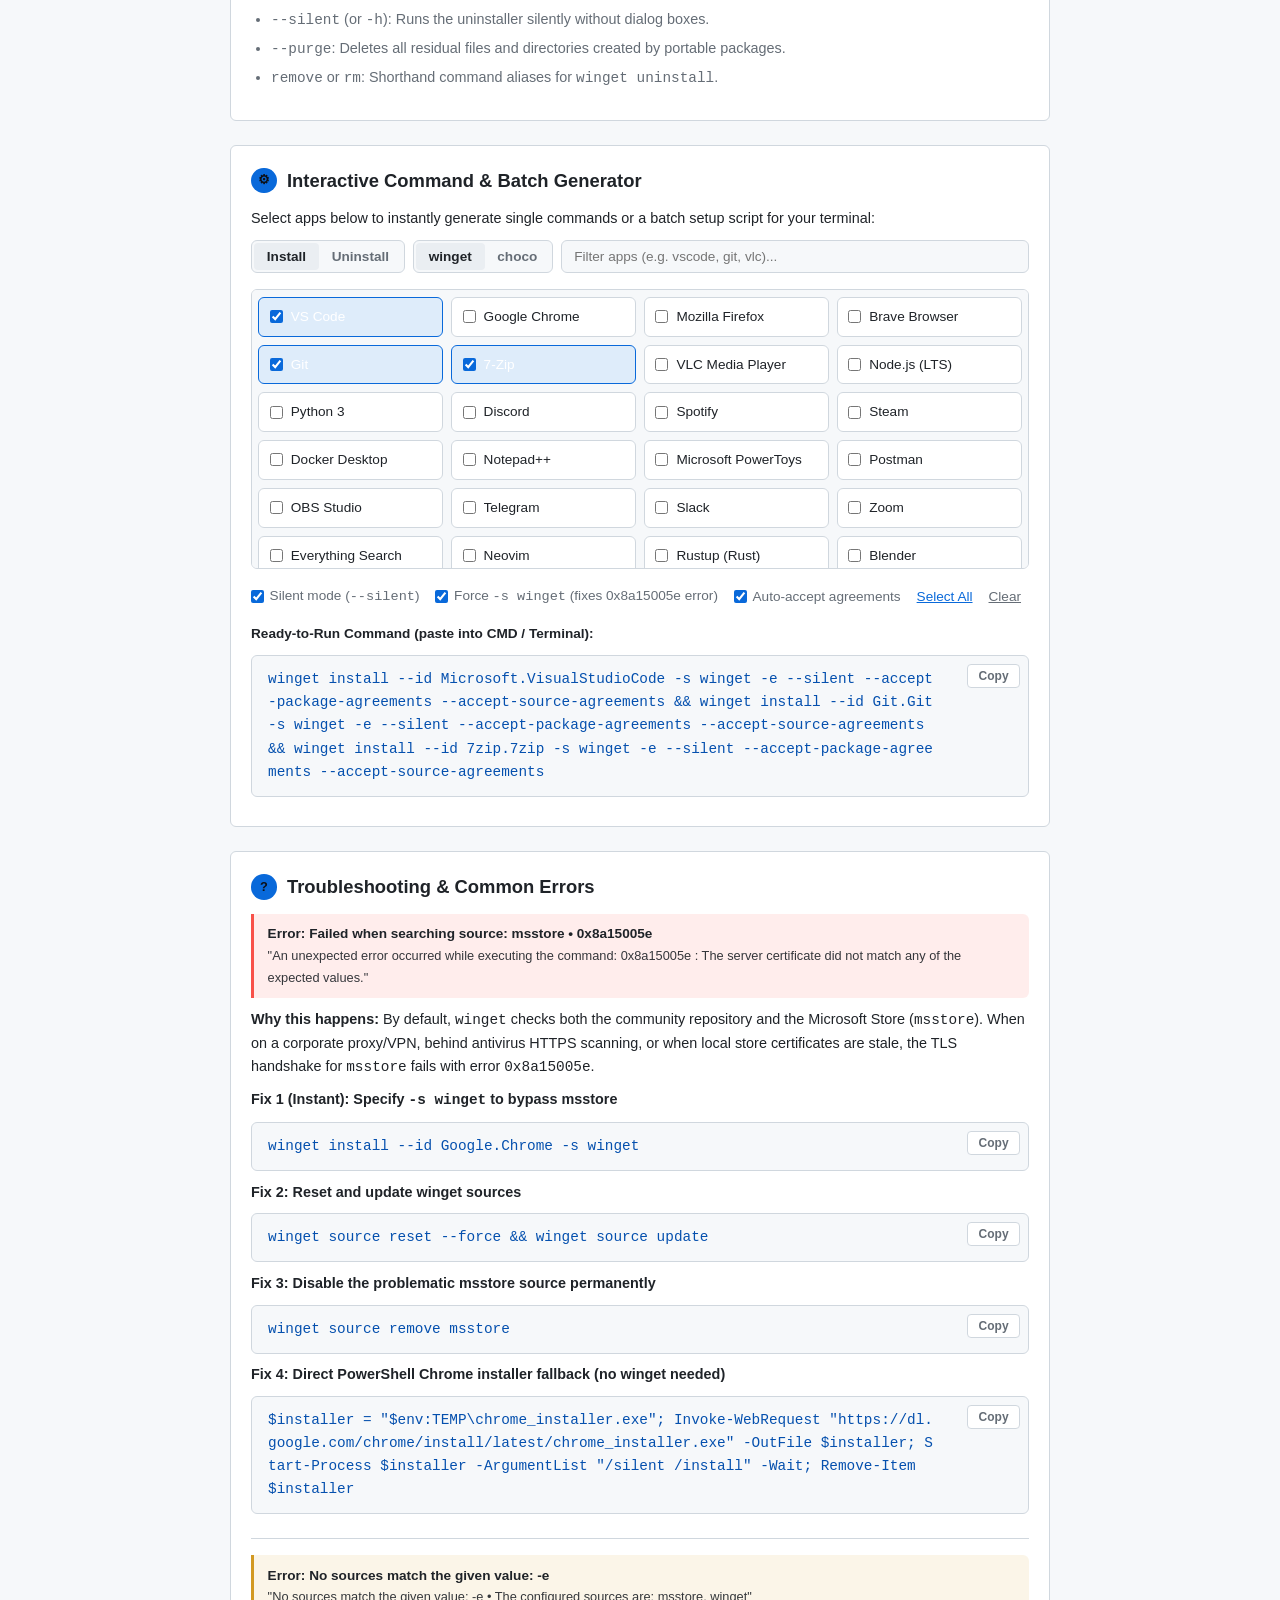
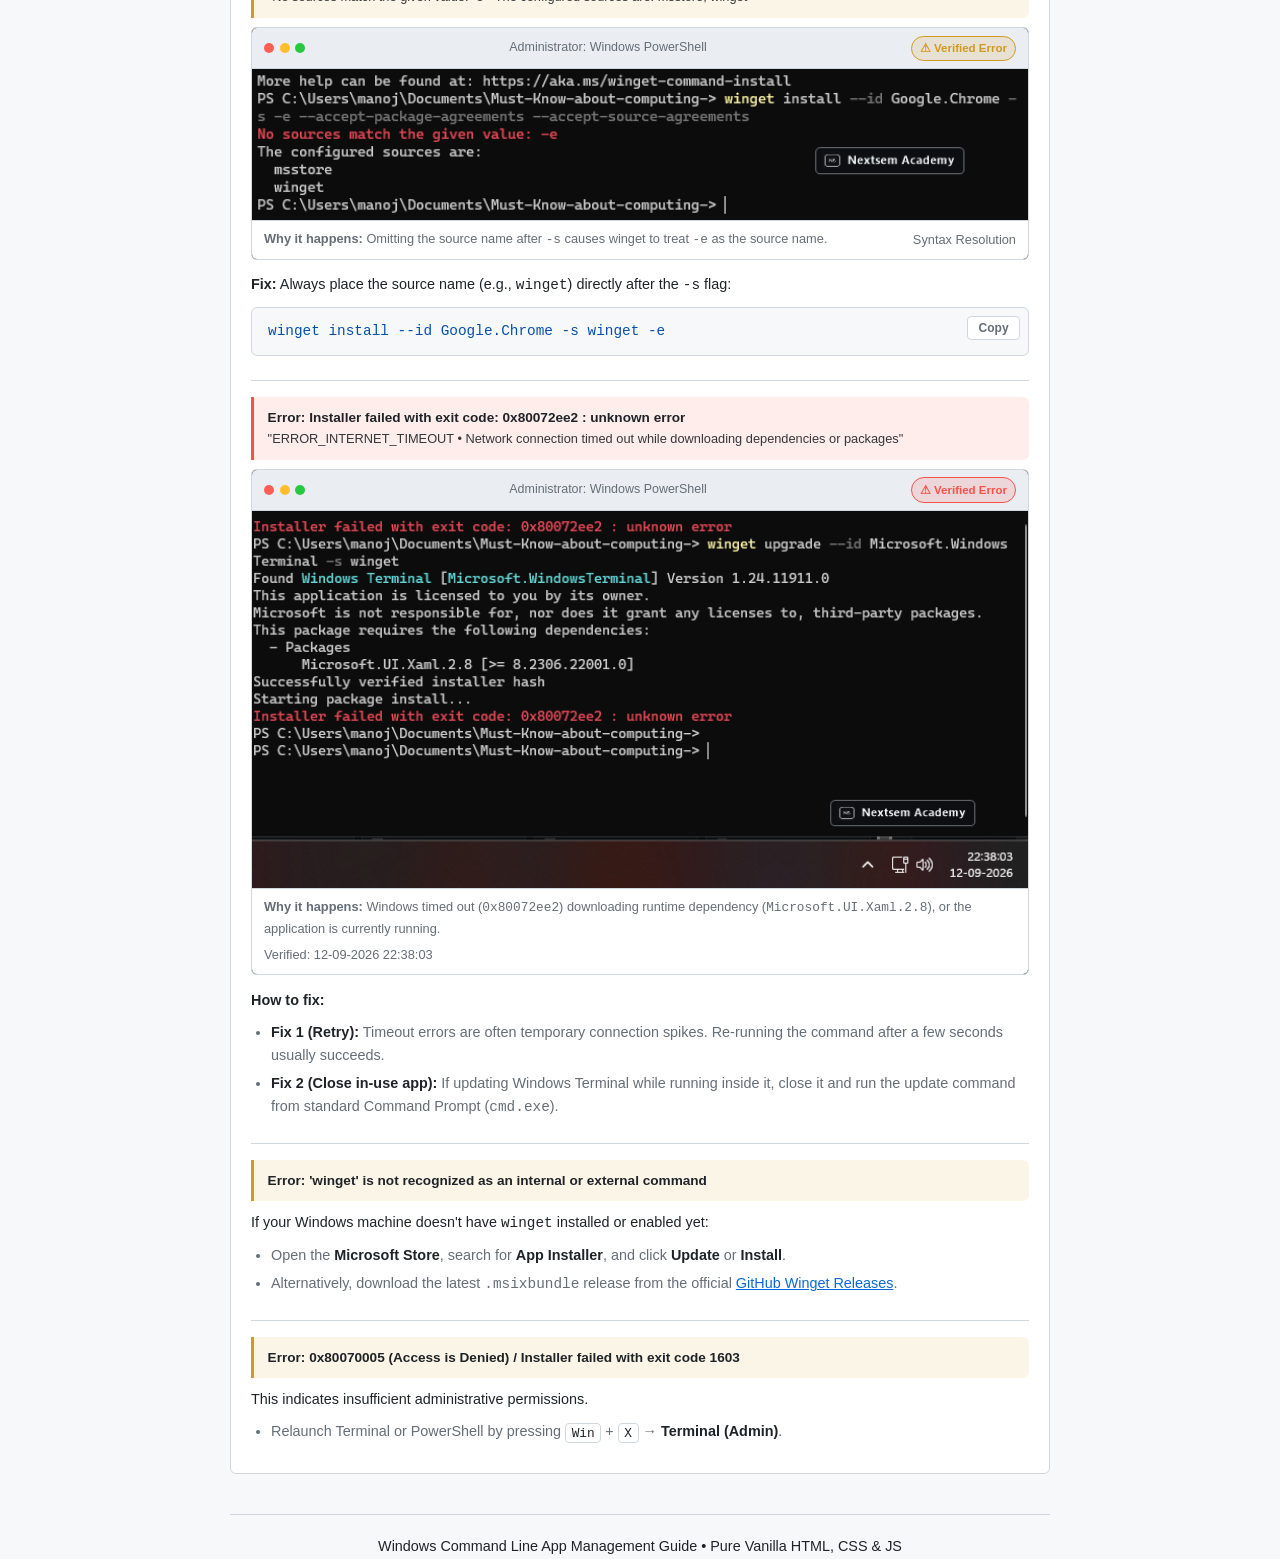
==== commit 3894c810: "Add 100-MCQ Computer-Based Test (CBT) covering Windows, Linux, MS Office, Networking, Git, HTML & CS" ====
--- a/index.html
+++ b/index.html
@@ -21,6 +21,20 @@
       <p class="subtitle">A complete step-by-step reference and interactive command generator using Windows Package Manager (<code>winget</code>).</p>
     </header>
 
+    <!-- Interactive CBT Assessment Banner -->
+    <aside class="cbt-launch-banner" style="background: linear-gradient(135deg, rgba(37, 99, 235, 0.15), rgba(6, 182, 212, 0.12)); border: 1.5px solid var(--accent); border-radius: var(--radius); padding: 1.25rem 1.5rem; margin-bottom: 2rem; display: flex; align-items: center; justify-content: space-between; gap: 1.25rem; flex-wrap: wrap;">
+      <div>
+        <span style="display: inline-block; background-color: var(--accent); color: #fff; font-size: 0.75rem; font-weight: 700; padding: 0.2rem 0.6rem; border-radius: 9999px; text-transform: uppercase; letter-spacing: 0.05em; margin-bottom: 0.4rem;">Live Exam</span>
+        <h2 style="font-size: 1.25rem; font-weight: 700; color: var(--heading); margin-bottom: 0.25rem;">100-MCQ Computer Competency Test (CBT)</h2>
+        <p style="font-size: 0.9rem; color: var(--text-muted); margin: 0;">Interactive assessment covering Windows OS, Linux, MS Office (Word, Excel, PowerPoint), Networking, Git, HTML &amp; CSS with a 90-minute timer, instant scoring, and complete solutions.</p>
+      </div>
+      <a href="cbt/" style="display: inline-flex; align-items: center; gap: 0.5rem; background: var(--accent); color: #fff; font-weight: 600; font-size: 0.92rem; padding: 0.75rem 1.25rem; border-radius: var(--radius); text-decoration: none; transition: background 0.2s ease; white-space: nowrap; box-shadow: 0 4px 12px rgba(88, 166, 255, 0.25);">
+        <span>Launch CBT Assessment</span>
+        <span>→</span>
+      </a>
+    </aside>
+
+
     <!-- Step 0: Open CMD as Administrator -->
     <article class="card">
       <div class="step-header">
